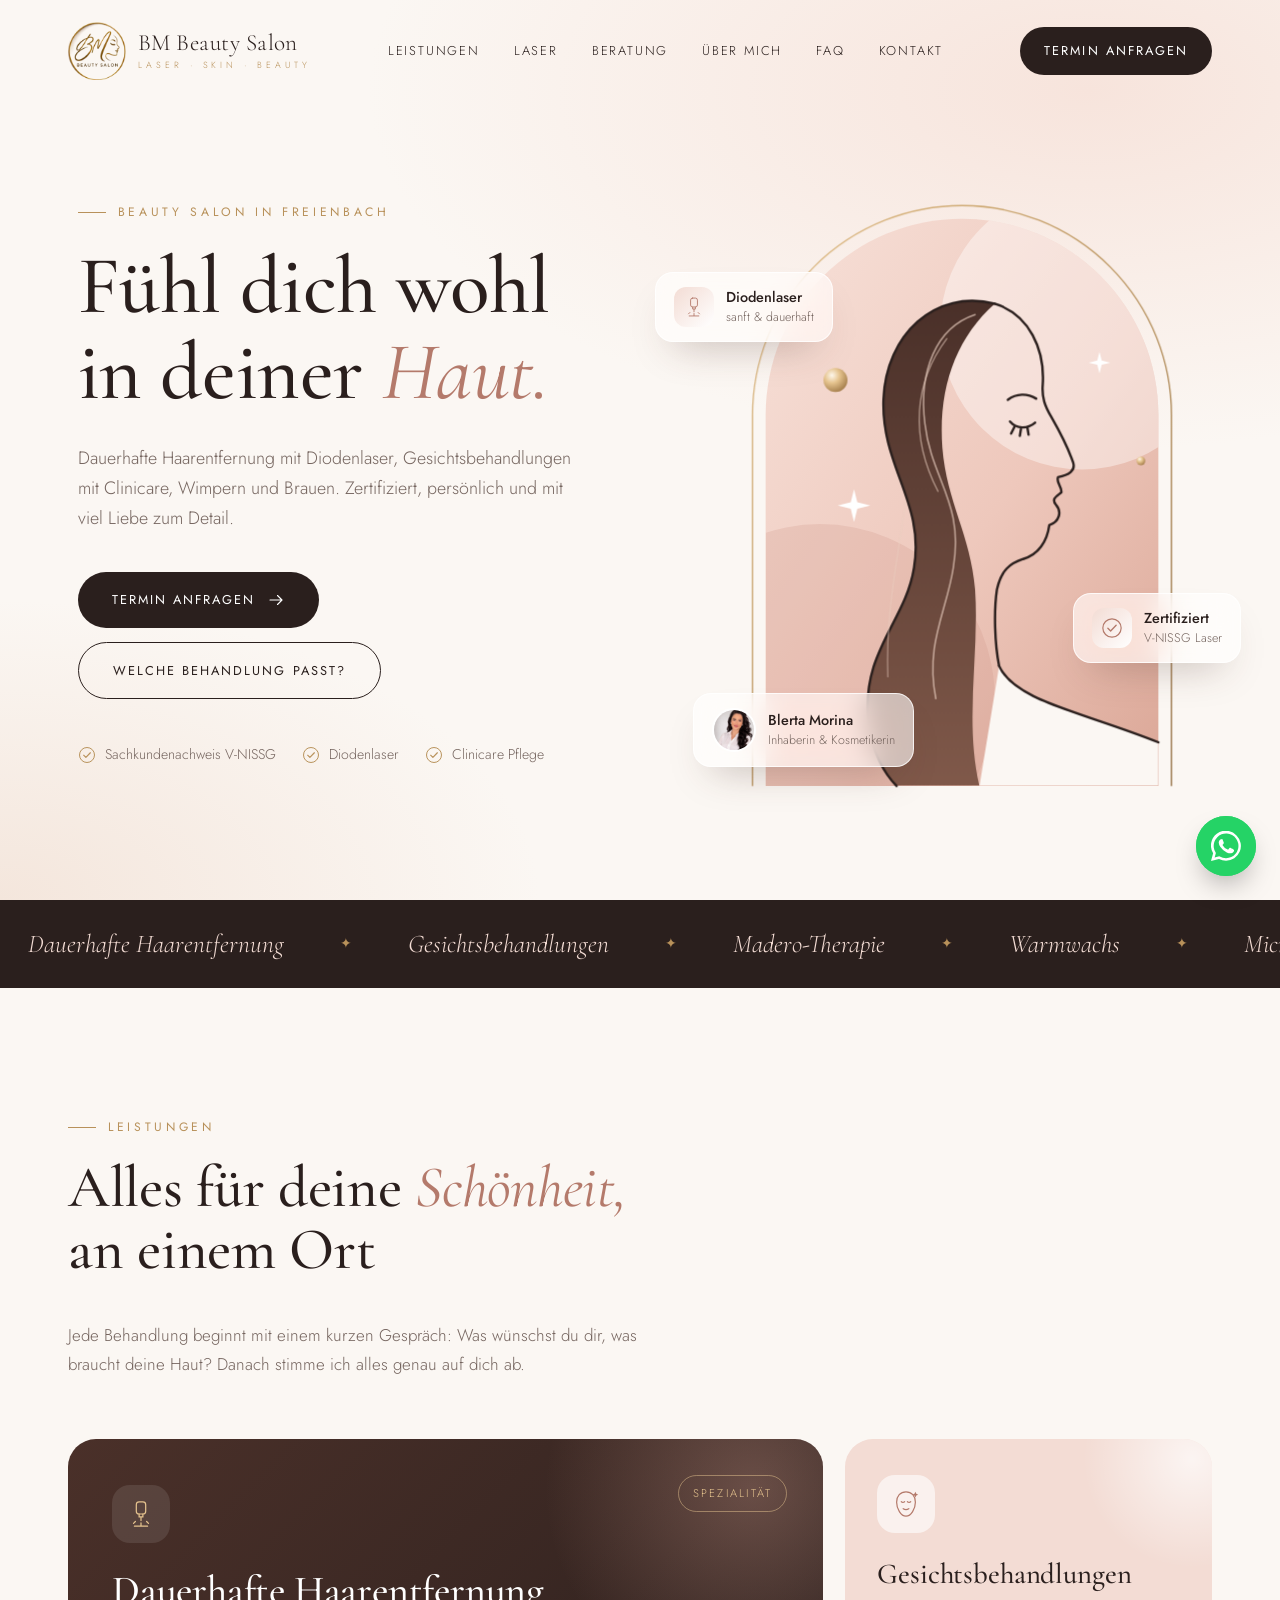
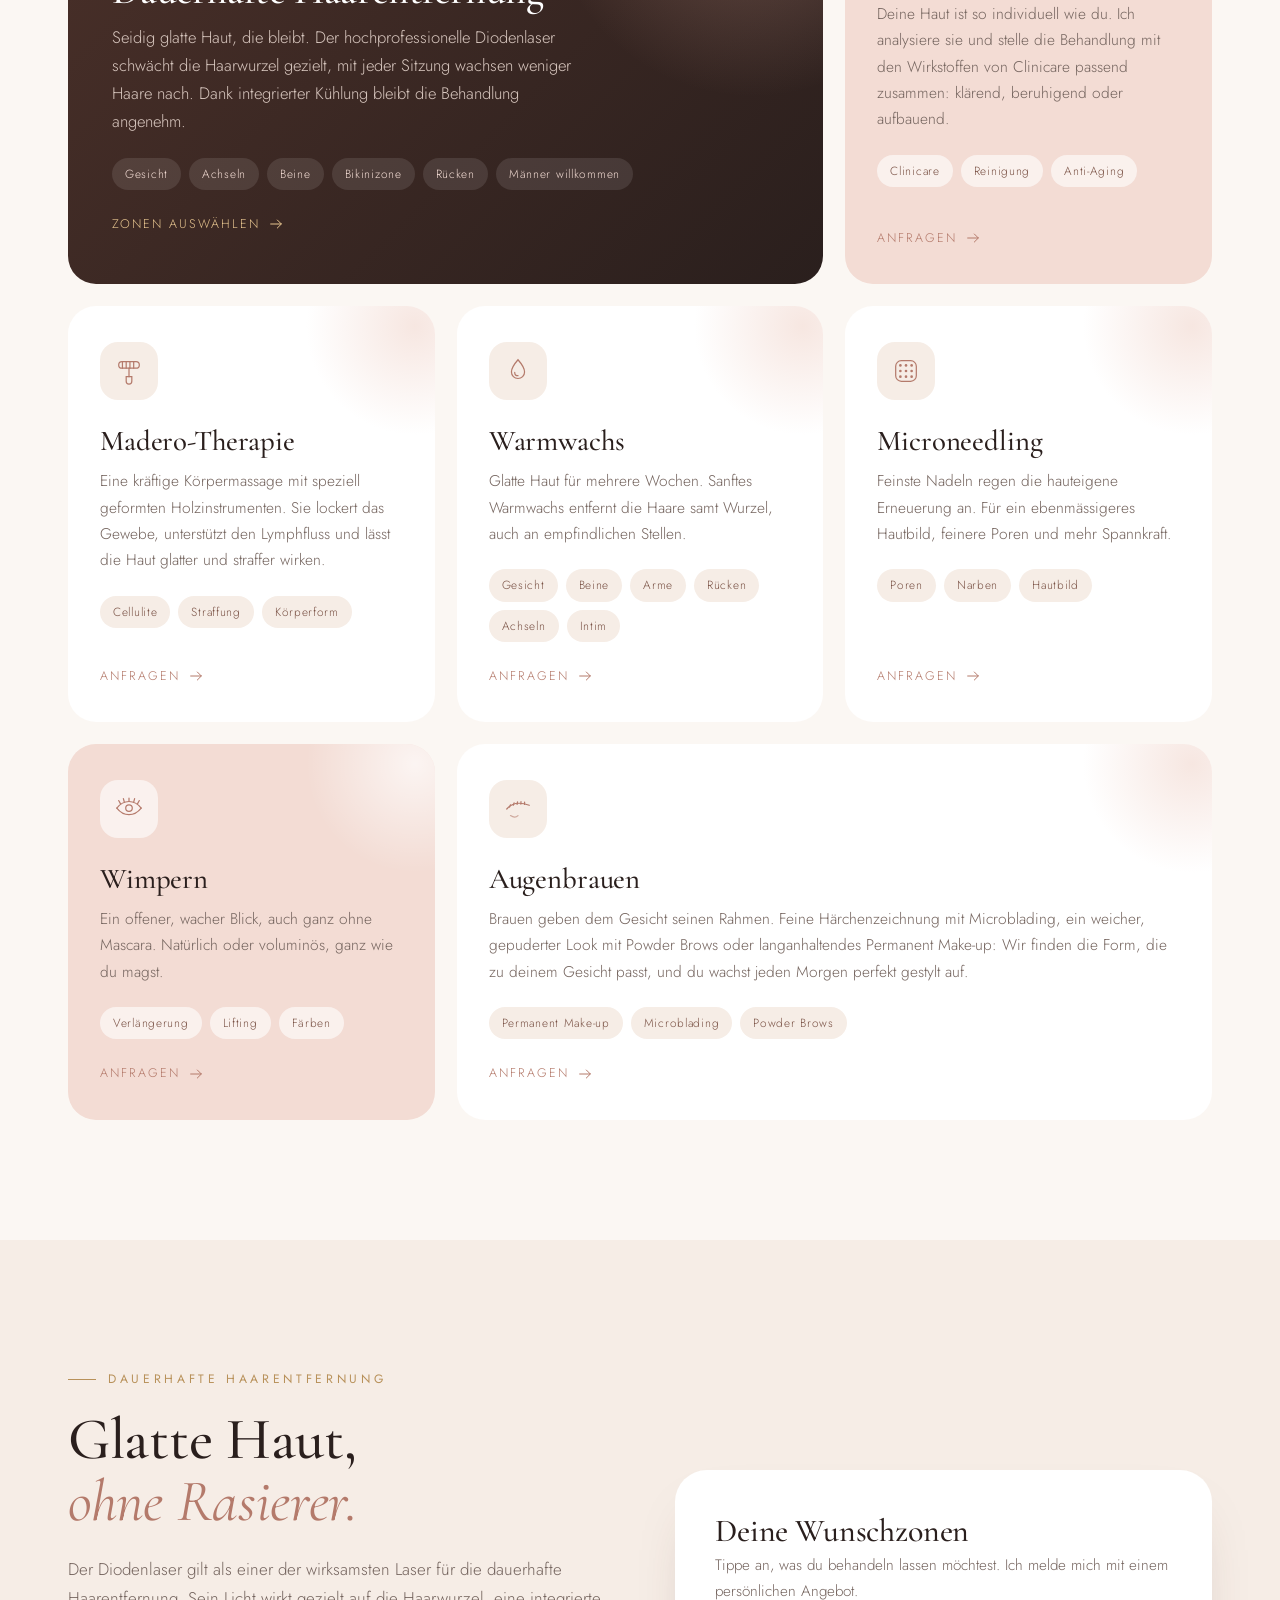
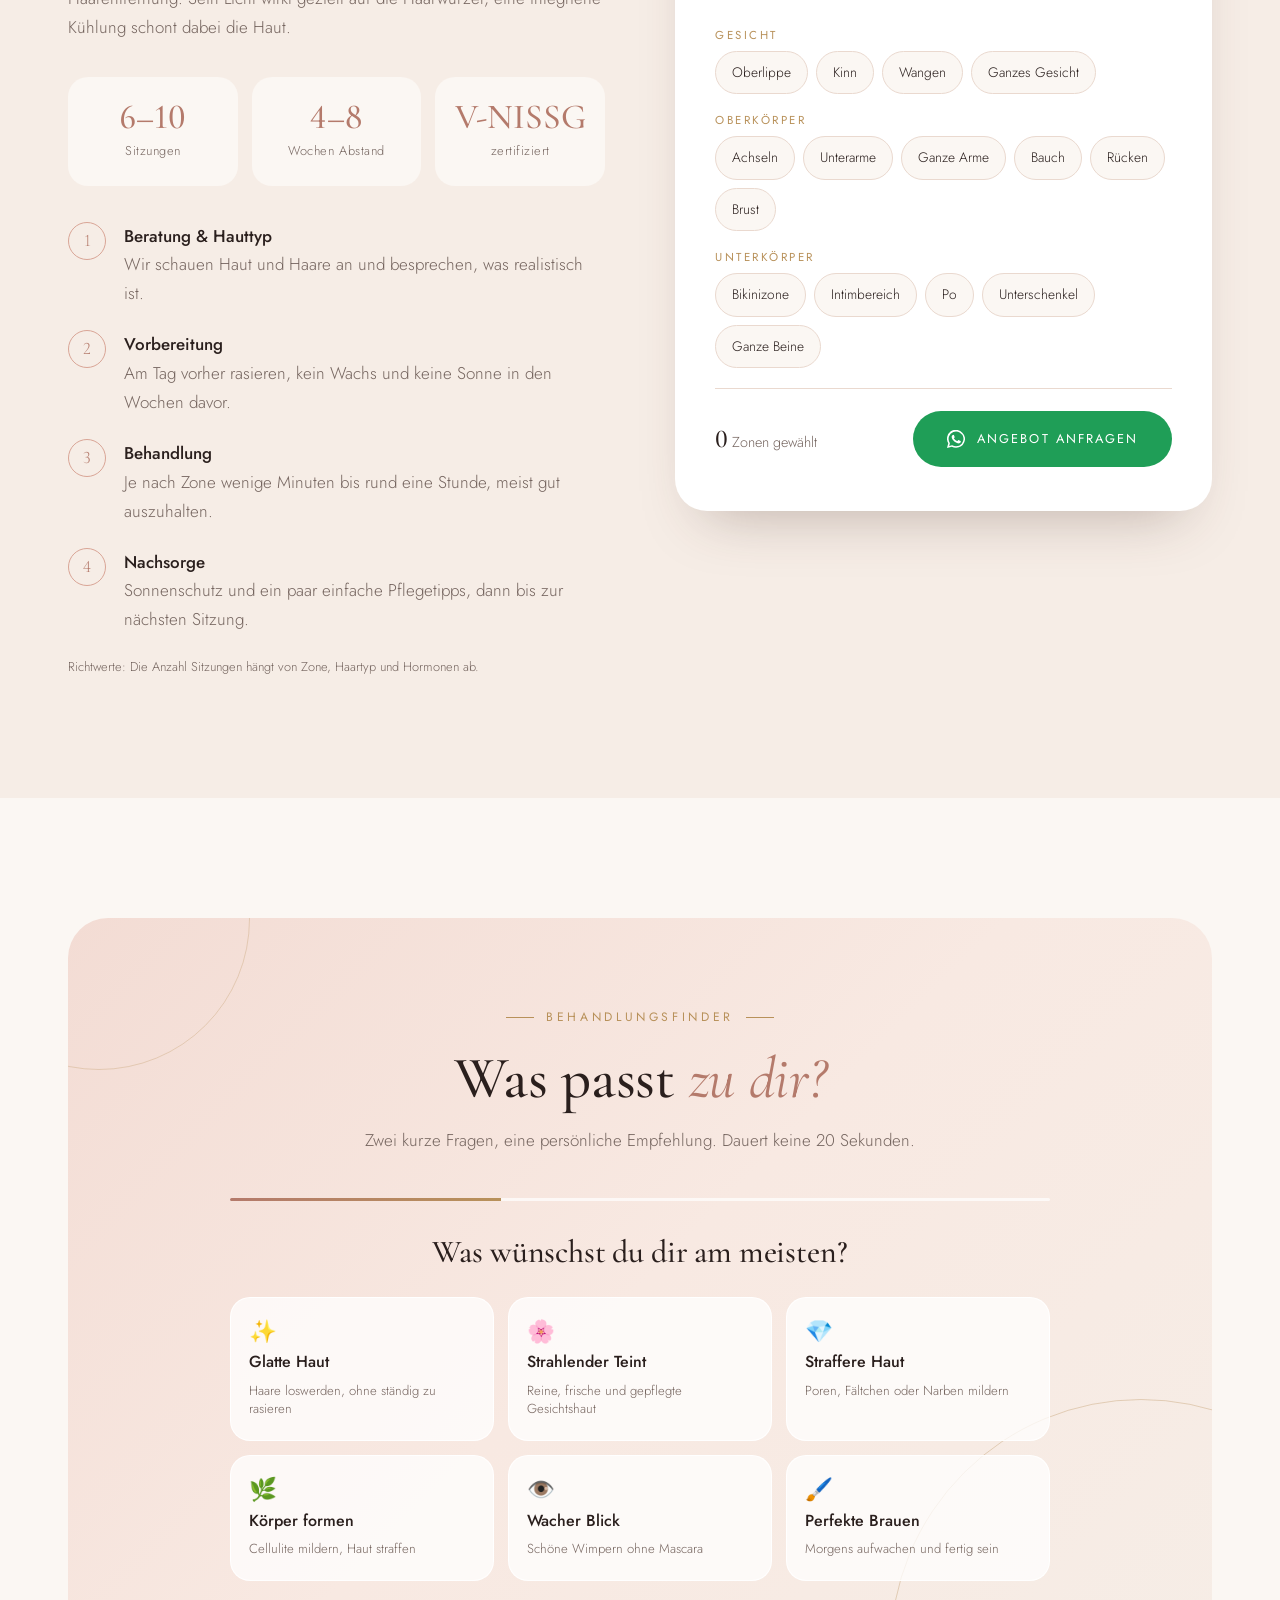
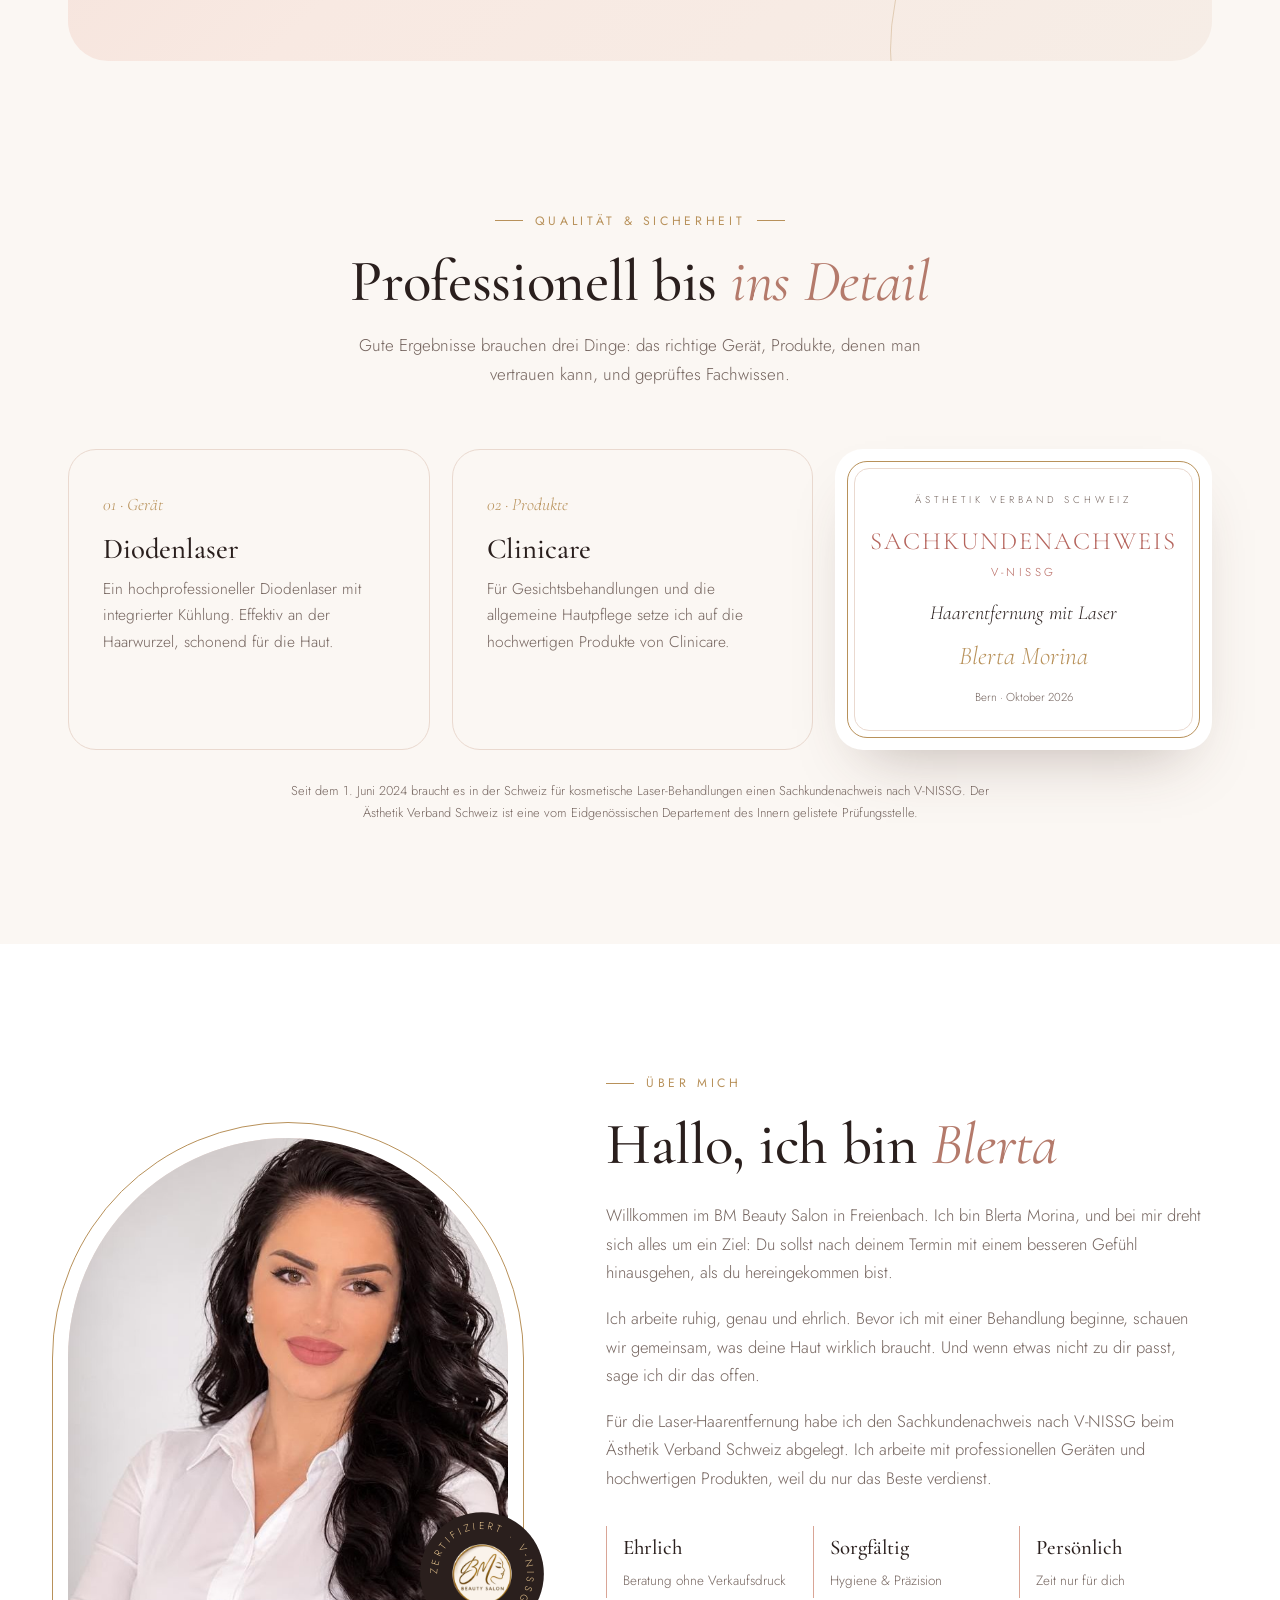
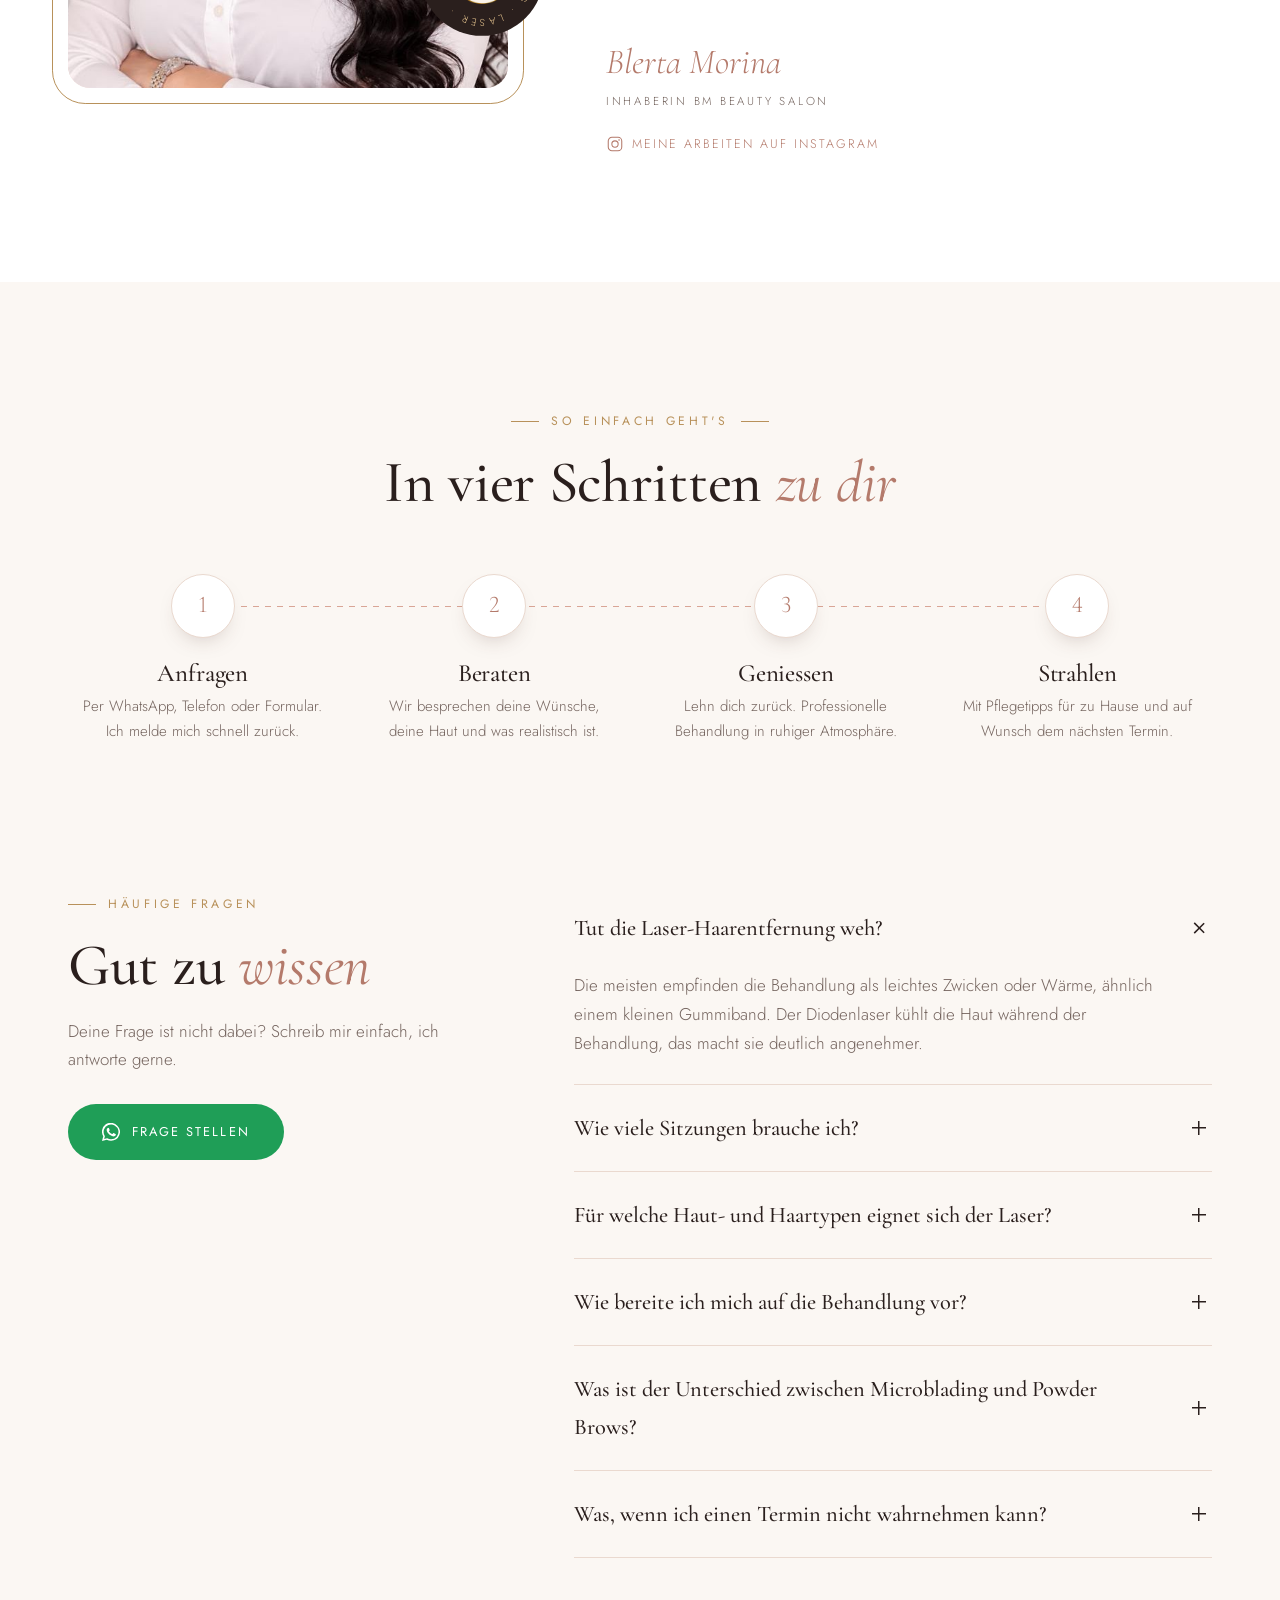
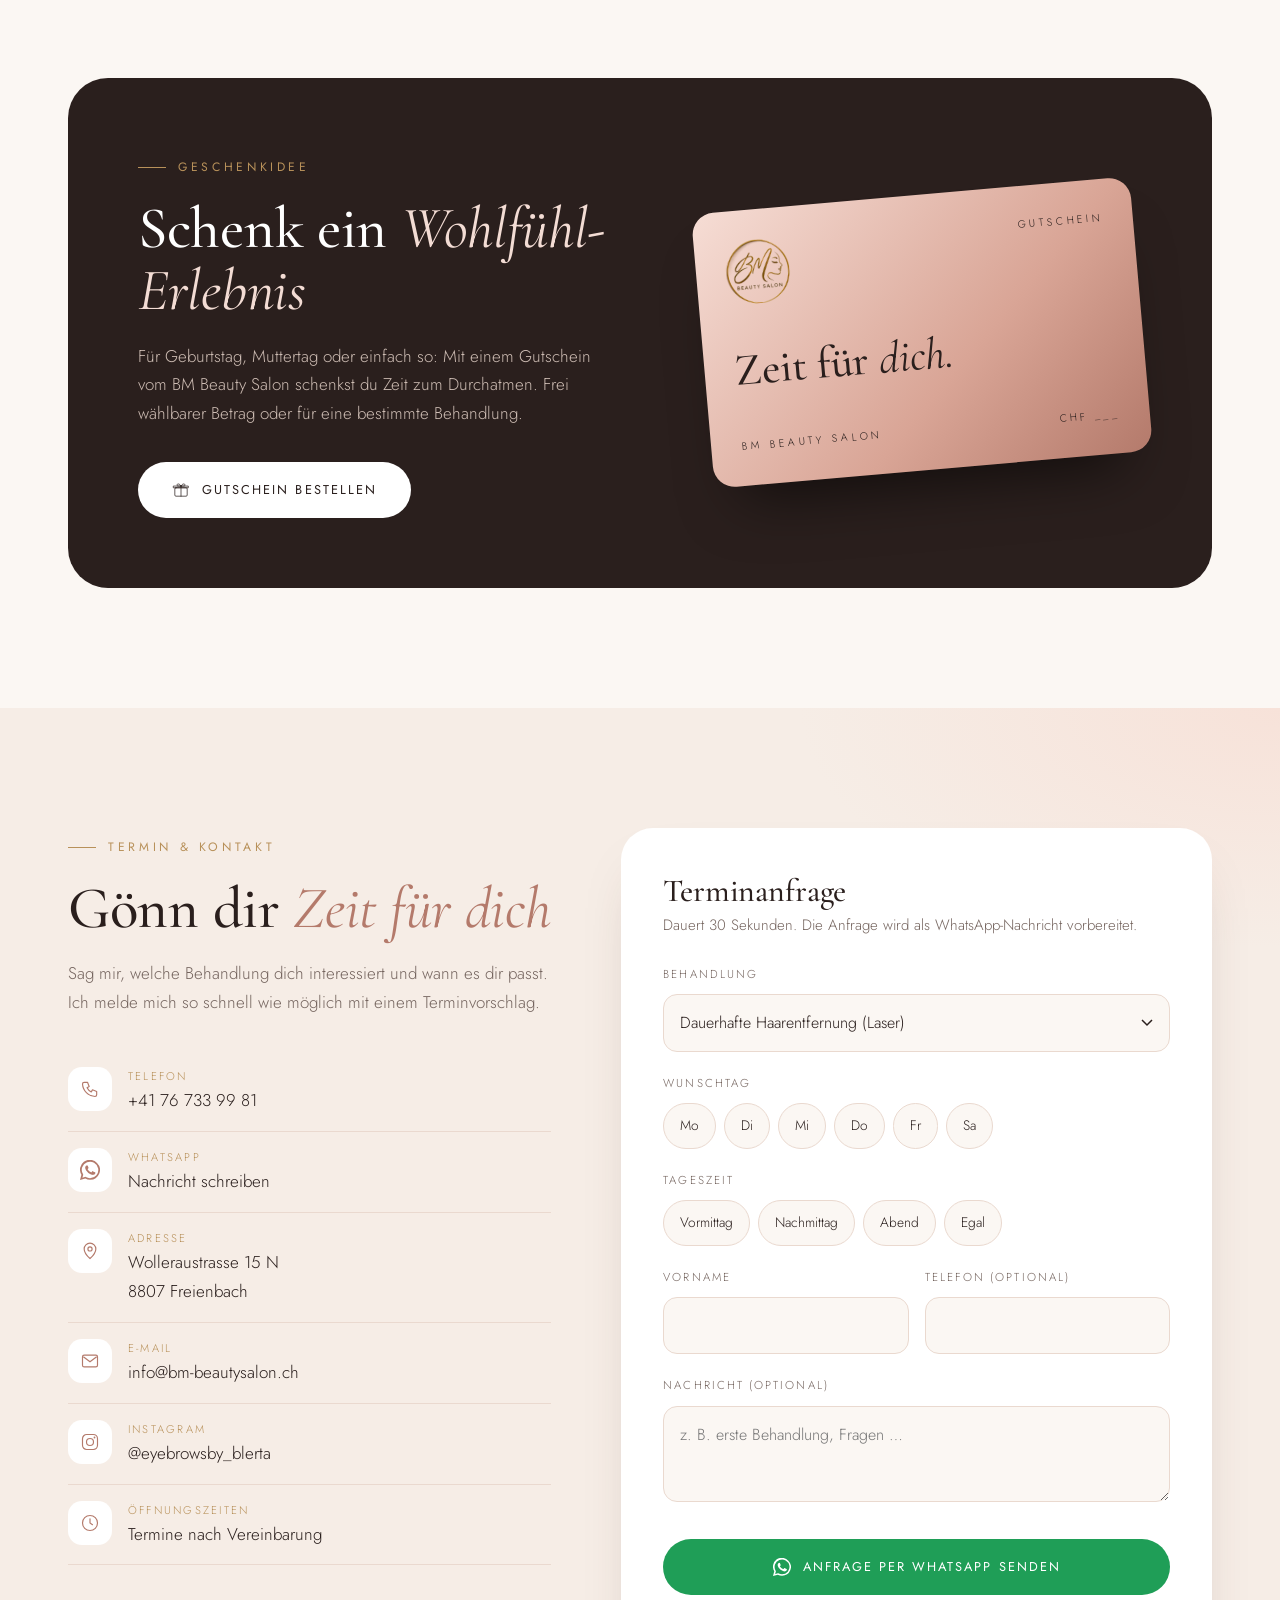
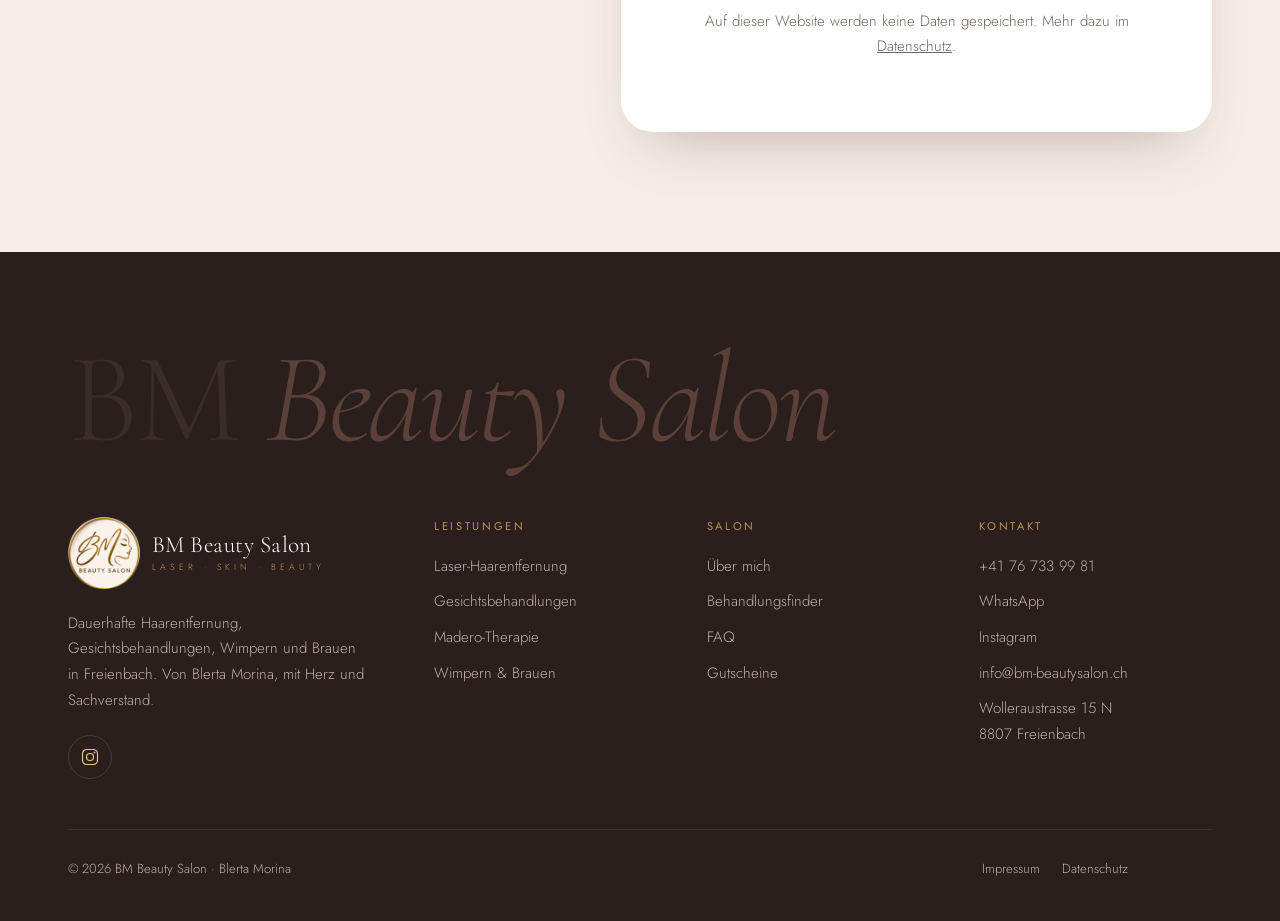
==== index.html @ 3606d535 "Website-Update" ====
<!doctype html>
<html lang="de-CH">
<head>
<meta charset="utf-8">
<meta name="viewport" content="width=device-width, initial-scale=1, viewport-fit=cover">
<title>BM Beauty Salon Freienbach – Laser-Haarentfernung, Kosmetik, Wimpern & Brauen</title>
<meta name="description" content="BM Beauty Salon in Freienbach (SZ) von Blerta Morina: dauerhafte Haarentfernung mit Diodenlaser (Sachkundenachweis V-NISSG), Gesichtsbehandlungen mit Clinicare, Madero-Therapie, Microneedling, Wimpern und Augenbrauen. Jetzt Termin anfragen.">
<link rel="canonical" href="https://bm-beautysalon.ch/">
<meta name="theme-color" content="#fbf7f3">
<meta property="og:type" content="website">
<meta property="og:locale" content="de_CH">
<meta property="og:site_name" content="BM Beauty Salon">
<meta property="og:title" content="BM Beauty Salon – Fühl dich wohl in deiner Haut">
<meta property="og:description" content="Dauerhafte Haarentfernung mit Diodenlaser, Gesichtsbehandlungen, Wimpern & Brauen. Zertifiziert nach V-NISSG.">
<meta property="og:url" content="https://bm-beautysalon.ch/">
<meta property="og:image" content="https://bm-beautysalon.ch/img/og-image.jpg">
<meta name="twitter:card" content="summary_large_image">
<link rel="icon" href="img/favicon-48.png" type="image/png">
<link rel="icon" href="img/icon-192.png" sizes="192x192" type="image/png">
<link rel="apple-touch-icon" href="img/apple-touch-icon.png">
<link rel="preload" href="fonts/cormorant.woff2" as="font" type="font/woff2" crossorigin>
<link rel="preload" href="fonts/jost.woff2" as="font" type="font/woff2" crossorigin>
<link rel="stylesheet" href="assets/style.css">
<script type="application/ld+json">
{
  "@context":"https://schema.org",
  "@type":"BeautySalon",
  "name":"BM Beauty Salon",
  "url":"https://bm-beautysalon.ch/",
  "image":"https://bm-beautysalon.ch/img/og-image.jpg",
  "telephone":"+41767339981",
  "email":"info@bm-beautysalon.ch",
  "address":{"@type":"PostalAddress","streetAddress":"Wolleraustrasse 15 N","postalCode":"8832","addressLocality":"Freienbach","addressRegion":"SZ","addressCountry":"CH"},
  "founder":{"@type":"Person","name":"Blerta Morina"},
  "sameAs":["https://www.instagram.com/eyebrowsby_blerta"],
  "priceRange":"CHF",
  "areaServed":["Freienbach","Pfäffikon SZ","Bäch","Wollerau","Wilen b. Wollerau","Richterswil","Lachen","Höfe"],
  "knowsAbout":["Dauerhafte Haarentfernung","Diodenlaser","Gesichtsbehandlung","Madero-Therapie","Warmwachs","Microneedling","Wimpernverlängerung","Wimpernlifting","Microblading","Powder Brows","Permanent Make-up"]
}
</script>
</head>
<body>

<svg width="0" height="0" style="position:absolute" aria-hidden="true">
  <defs>
    <linearGradient id="goldG" x1="0" y1="0" x2="1" y2="1"><stop offset="0" stop-color="#e6c48f"/><stop offset=".5" stop-color="#b8915a"/><stop offset="1" stop-color="#8f6a3c"/></linearGradient>
    <symbol id="logo" viewBox="0 0 48 48"><path d="M6 46V22a18 18 0 0 1 36 0v24" fill="none" stroke="url(#goldG)" stroke-width="1.3"/><text x="24" y="36" text-anchor="middle" font-family="Cormorant, Georgia, serif" font-size="18" font-weight="500" fill="#2a1f1d" letter-spacing=".5">BM</text></symbol>
    <symbol id="arrow" viewBox="0 0 24 24"><path d="M4 12h16m-6-6 6 6-6 6" fill="none" stroke="currentColor" stroke-width="1.5" stroke-linecap="round" stroke-linejoin="round"/></symbol>
    <symbol id="check" viewBox="0 0 24 24"><circle cx="12" cy="12" r="10" fill="none" stroke="currentColor" stroke-width="1.3"/><path d="m7.5 12.3 3 3 6-6.3" fill="none" stroke="currentColor" stroke-width="1.5" stroke-linecap="round" stroke-linejoin="round"/></symbol>
    <symbol id="wa" viewBox="0 0 24 24"><path fill="currentColor" d="M17.5 14.4c-.3-.1-1.8-.9-2-1s-.5-.1-.7.1-.8 1-.9 1.2-.3.2-.6.1a8.2 8.2 0 0 1-4-3.5c-.3-.5.3-.5.9-1.6.1-.2 0-.4 0-.5l-.9-2.2c-.2-.6-.5-.5-.7-.5h-.6a1.1 1.1 0 0 0-.8.4 3.4 3.4 0 0 0-1 2.5 5.9 5.9 0 0 0 1.2 3.1 13.4 13.4 0 0 0 5.2 4.6c1.9.8 2.6.9 3.6.7a3 3 0 0 0 2-1.4 2.4 2.4 0 0 0 .2-1.4c-.1-.1-.3-.2-.6-.3zM12 21.8a9.9 9.9 0 0 1-5-1.4l-.4-.2-3.7 1 1-3.6-.2-.4A9.9 9.9 0 1 1 12 21.8zm8.4-18.3A11.8 11.8 0 0 0 1.7 17.7L0 24l6.4-1.7a11.8 11.8 0 0 0 5.6 1.4A11.8 11.8 0 0 0 20.4 3.5z"/></symbol>
    <symbol id="phone" viewBox="0 0 24 24"><path d="M5 4h4l2 5-2.5 1.5a11 11 0 0 0 5 5L15 13l5 2v4a2 2 0 0 1-2 2A16 16 0 0 1 3 6a2 2 0 0 1 2-2" fill="none" stroke="currentColor" stroke-width="1.4" stroke-linejoin="round"/></symbol>
    <symbol id="pin" viewBox="0 0 24 24"><path d="M12 21s-7-6.2-7-11.5a7 7 0 0 1 14 0C19 14.8 12 21 12 21z" fill="none" stroke="currentColor" stroke-width="1.4"/><circle cx="12" cy="9.5" r="2.5" fill="none" stroke="currentColor" stroke-width="1.4"/></symbol>
    <symbol id="ig" viewBox="0 0 24 24"><rect x="3" y="3" width="18" height="18" rx="5" fill="none" stroke="currentColor" stroke-width="1.4"/><circle cx="12" cy="12" r="4.2" fill="none" stroke="currentColor" stroke-width="1.4"/><circle cx="17.4" cy="6.6" r="1.1" fill="currentColor"/></symbol>
    <symbol id="mail" viewBox="0 0 24 24"><rect x="3" y="5" width="18" height="14" rx="2" fill="none" stroke="currentColor" stroke-width="1.4"/><path d="m4 7 8 6 8-6" fill="none" stroke="currentColor" stroke-width="1.4" stroke-linejoin="round"/></symbol>
    <symbol id="clock" viewBox="0 0 24 24"><circle cx="12" cy="12" r="9" fill="none" stroke="currentColor" stroke-width="1.4"/><path d="M12 7v5l3 2" fill="none" stroke="currentColor" stroke-width="1.4" stroke-linecap="round"/></symbol>
    <!-- service icons -->
    <symbol id="i-laser" viewBox="0 0 32 32"><g fill="none" stroke="currentColor" stroke-width="1.3" stroke-linecap="round"><rect x="11" y="3" width="10" height="13" rx="3"/><path d="M14 16v3h4v-3M16 19v4"/><path d="M16 25.5v3M10 24l-2 2M22 24l2 2M9 29h14"/></g></symbol>
    <symbol id="i-face" viewBox="0 0 32 32"><g fill="none" stroke="currentColor" stroke-width="1.3" stroke-linecap="round"><path d="M16 3c6 0 10 4.5 10 11 0 7-4.5 15-10 15S6 21 6 14C6 7.5 10 3 16 3z"/><path d="M11 13.5c1 .8 2.5.8 3.5 0M17.5 13.5c1 .8 2.5.8 3.5 0M13 21c1.8 1.2 4.2 1.2 6 0"/><path d="M25 5l1-2 1 2 2 1-2 1-1 2-1-2-2-1z" fill="currentColor" stroke="none"/></g></symbol>
    <symbol id="i-madero" viewBox="0 0 32 32"><g fill="none" stroke="currentColor" stroke-width="1.3" stroke-linecap="round"><rect x="5" y="6" width="22" height="7" rx="3.5"/><path d="M9 6v7M13 6v7M17 6v7M21 6v7M16 13v9"/><path d="M13 22h6v5a3 3 0 0 1-6 0z"/></g></symbol>
    <symbol id="i-wax" viewBox="0 0 32 32"><g fill="none" stroke="currentColor" stroke-width="1.3" stroke-linecap="round"><path d="M16 4s-7 8-7 13a7 7 0 0 0 14 0c0-5-7-13-7-13z"/><path d="M12.5 17.5a3.5 3.5 0 0 0 3.5 3.5"/></g></symbol>
    <symbol id="i-needle" viewBox="0 0 32 32"><g fill="currentColor"><circle cx="10" cy="10" r="1.4"/><circle cx="16" cy="10" r="1.4"/><circle cx="22" cy="10" r="1.4"/><circle cx="10" cy="16" r="1.4"/><circle cx="16" cy="16" r="1.4"/><circle cx="22" cy="16" r="1.4"/><circle cx="10" cy="22" r="1.4"/><circle cx="16" cy="22" r="1.4"/><circle cx="22" cy="22" r="1.4"/></g><rect x="5" y="5" width="22" height="22" rx="6" fill="none" stroke="currentColor" stroke-width="1.3"/></symbol>
    <symbol id="i-lash" viewBox="0 0 32 32"><g fill="none" stroke="currentColor" stroke-width="1.3" stroke-linecap="round"><path d="M3 15c4-5 9-7 13-7s9 2 13 7"/><path d="M3 15c4 5 9 7 13 7s9-2 13-7"/><circle cx="16" cy="15" r="3.5"/><path d="M7 10.5 5 7M11 8.5 10 5M16 8V4.5M21 8.5l1-3.5M25 10.5l2-3.5"/></g></symbol>
    <symbol id="i-brow" viewBox="0 0 32 32"><g fill="none" stroke="currentColor" stroke-width="1.3" stroke-linecap="round"><path d="M4 16c5-6 13-8 24-4"/><path d="M7 14l1-2.5M11 12l.8-2.6M15 11l.5-2.6M19 10.8l.2-2.6M23 11.2V8.6"/><path d="M8 23c3 2 6 2 8 0" opacity=".6"/></g></symbol>
    <symbol id="i-gift" viewBox="0 0 32 32"><g fill="none" stroke="currentColor" stroke-width="1.3" stroke-linecap="round"><rect x="5" y="12" width="22" height="15" rx="2"/><path d="M3 12h26v-3H3zM16 9v18"/><path d="M16 9c-2-5-8-5-7-1 .5 1.5 4 1 7 1zm0 0c2-5 8-5 7-1-.5 1.5-4 1-7 1z"/></g></symbol>
  </defs>
</svg>

<header class="header" id="header">
  <div class="wrap nav">
    <a href="#top" class="brand" aria-label="BM Beauty Salon – zur Startseite">
      <img class="brand-mark" src="img/logo.png" alt="BM Beauty Salon Logo" width="56" height="56">
      <span class="brand-text">BM Beauty Salon<small>Laser · Skin · Beauty</small></span>
    </a>
    <ul class="menu" id="menu">
      <li><a href="#leistungen">Leistungen</a></li>
      <li><a href="#laser">Laser</a></li>
      <li><a href="#finder">Beratung</a></li>
      <li><a href="#ueber-mich">Über mich</a></li>
      <li><a href="#faq">FAQ</a></li>
      <li><a href="#termin">Kontakt</a></li>
    </ul>
    <a href="#termin" class="btn btn-primary nav-cta">Termin anfragen</a>
    <button class="burger" id="burger" aria-label="Menü" aria-expanded="false" aria-controls="menu"><span></span><span></span><span></span></button>
  </div>
</header>

<main id="top">

<!-- ============ HERO ============ -->
<section class="hero">
  <div class="wrap hero-grid">
    <div>
      <span class="eyebrow fade-up">Beauty Salon in Freienbach</span>
      <h1>
        <span class="line"><span>Fühl dich wohl</span></span>
        <span class="line"><span>in deiner <em>Haut.</em></span></span>
      </h1>
      <p class="hero-sub fade-up d1">Dauerhafte Haarentfernung mit Diodenlaser, Gesichtsbehandlungen mit Clinicare, Wimpern und Brauen. Zertifiziert, persönlich und mit viel Liebe zum Detail.</p>
      <div class="hero-ctas fade-up d2">
        <a href="#termin" class="btn btn-primary">Termin anfragen <svg><use href="#arrow"/></svg></a>
        <a href="#finder" class="btn btn-ghost">Welche Behandlung passt?</a>
      </div>
      <ul class="trust fade-up d3">
        <li><svg><use href="#check"/></svg>Sachkundenachweis V-NISSG</li>
        <li><svg><use href="#check"/></svg>Diodenlaser</li>
        <li><svg><use href="#check"/></svg>Clinicare Pflege</li>
      </ul>
    </div>

    <div class="art" aria-hidden="true">
      <svg class="ill" viewBox="0 0 440 560" fill="none">
        <defs>
          <linearGradient id="arG" x1="0" y1="0" x2="1" y2="1"><stop offset="0" stop-color="#f7e1d9"/><stop offset=".55" stop-color="#eec8bc"/><stop offset="1" stop-color="#dba797"/></linearGradient>
          <linearGradient id="hairG" x1="0" y1="0" x2="0" y2="1"><stop offset="0" stop-color="#4a3029"/><stop offset="1" stop-color="#80594a"/></linearGradient>
          <radialGradient id="pearlG" cx=".35" cy=".3" r=".8"><stop offset="0" stop-color="#fff8ec"/><stop offset=".4" stop-color="#e6c48f"/><stop offset="1" stop-color="#9b7442"/></radialGradient>
          <clipPath id="archClip"><path d="M40 560V220a180 180 0 0 1 360 0v340z"/></clipPath>
        </defs>
        <path d="M40 560V220a180 180 0 0 1 360 0v340z" fill="url(#arG)"/>
        <g clip-path="url(#archClip)">
          <circle class="orb" cx="330" cy="140" r="130" fill="#fff" opacity=".4"/>
          <circle class="orb b" cx="90" cy="480" r="160" fill="#c98f80" opacity=".22"/>
          <path class="hairfill" d="M250 118C196 104 150 146 148 206c-2 62 38 94 28 154-8 50-48 76-42 140 3 30 16 50 26 60h76c-14-60 0-120-4-180-4-50-26-80-30-130-4-54 12-100 48-132z" fill="url(#hairG)"/>
          <path class="hairfill" d="M254 450c14 32 76 42 146 70v40H236z" fill="#fbf7f3" opacity=".6"/>
        </g>
        <path class="draw" pathLength="1" d="M28 560V220a192 192 0 0 1 384 0v340" stroke="url(#goldG)" stroke-width="1.2"/>
        <g stroke="#2a1f1d" stroke-width="2.2" stroke-linecap="round" stroke-linejoin="round">
          <path class="draw" pathLength="1" d="M250 118c32 10 46 42 44 74-1 12 2 20 8 30 8 14 16 30 20 42 2 7-4 11-14 13-2 5 4 9 3 14-5 4-9 6-5 11 6 7 3 16-6 19-2 15-10 27-24 31-12 4-20 10-24 28-3 20-2 50 2 70"/>
          <path class="draw" pathLength="1" d="M250 118C196 104 150 146 148 206c-2 62 38 94 28 154-8 50-48 76-42 140 3 30 16 50 26 60"/>
          <path class="draw s2" pathLength="1" d="M254 450c14 32 76 42 146 70"/>
          <path class="draw s3" pathLength="1" d="M262 206c8-6 18-6 26-1"/>
          <path class="draw s3" pathLength="1" d="M264 226c6 7 16 7 23 1"/>
          <path class="draw s3" pathLength="1" d="m268 231-3 6m9-4-1 6m7-7 1 6"/>
        </g>
        <g stroke="#ecd0c2" stroke-linecap="round" class="hairfill">
          <path d="M232 128c-36 12-52 52-46 100 6 52 36 72 26 132-6 40-26 70-16 120" stroke-width="1.4" opacity=".7"/>
          <path d="M206 150c-30 40-34 90-8 140" stroke-width="1.2" opacity=".6"/>
          <path d="M168 300c-8 60-18 100-16 160" stroke-width="1.2" opacity=".5"/>
        </g>
        <circle class="pearl" cx="104" cy="188" r="11" fill="url(#pearlG)"/>
        <circle class="pearl p2" cx="360" cy="420" r="7" fill="url(#pearlG)"/>
        <circle class="pearl p3" cx="384" cy="262" r="4" fill="url(#pearlG)"/>
        <path class="spark" d="M118 300l3-12 3 12 12 3-12 3-3 12-3-12-12-3z" fill="#fff"/>
        <path class="spark k2" d="M344 170l2-8 2 8 8 2-8 2-2 8-2-8-8-2z" fill="#fff"/>
      </svg>

      <div class="glass g1"><span class="ic"><svg><use href="#i-laser"/></svg></span><div><b>Diodenlaser</b><span>sanft & dauerhaft</span></div></div>
      <div class="glass g2"><span class="ic"><svg><use href="#check"/></svg></span><div><b>Zertifiziert</b><span>V-NISSG Laser</span></div></div>
      <div class="glass g3"><img src="img/blerta-morina.jpg" alt="" width="44" height="44"><div><b>Blerta Morina</b><span>Inhaberin & Kosmetikerin</span></div></div>
    </div>
  </div>
</section>

<div class="marquee" aria-hidden="true">
  <div class="marquee-track">
    <span>Dauerhafte Haarentfernung</span><span>Gesichtsbehandlungen</span><span>Madero-Therapie</span><span>Warmwachs</span><span>Microneedling</span><span>Wimpernlifting</span><span>Microblading</span><span>Powder Brows</span>
    <span>Dauerhafte Haarentfernung</span><span>Gesichtsbehandlungen</span><span>Madero-Therapie</span><span>Warmwachs</span><span>Microneedling</span><span>Wimpernlifting</span><span>Microblading</span><span>Powder Brows</span>
  </div>
</div>

<!-- ============ LEISTUNGEN ============ -->
<section id="leistungen">
  <div class="wrap">
    <div class="sec-head">
      <div class="rv">
        <span class="eyebrow">Leistungen</span>
        <h2>Alles für deine <em>Schönheit,</em><br>an einem Ort</h2>
      </div>
      <p class="lead rv d1">Jede Behandlung beginnt mit einem kurzen Gespräch: Was wünschst du dir, was braucht deine Haut? Danach stimme ich alles genau auf dich ab.</p>
    </div>

    <div class="bento">
      <article class="svc big rv">
        <span class="badge">Spezialität</span>
        <div class="ico"><svg><use href="#i-laser"/></svg></div>
        <h3>Dauerhafte Haarentfernung</h3>
        <p>Seidig glatte Haut, die bleibt. Der hochprofessionelle Diodenlaser schwächt die Haarwurzel gezielt, mit jeder Sitzung wachsen weniger Haare nach. Dank integrierter Kühlung bleibt die Behandlung angenehm.</p>
        <ul class="chips"><li>Gesicht</li><li>Achseln</li><li>Beine</li><li>Bikinizone</li><li>Rücken</li><li>Männer willkommen</li></ul>
        <a href="#laser" class="link">Zonen auswählen <svg width="16" height="16"><use href="#arrow"/></svg></a>
      </article>

      <article class="svc tint rv d1">
        <div class="ico"><svg><use href="#i-face"/></svg></div>
        <h3>Gesichts&shy;behandlungen</h3>
        <p>Deine Haut ist so individuell wie du. Ich analysiere sie und stelle die Behandlung mit den Wirkstoffen von Clinicare passend zusammen: klärend, beruhigend oder aufbauend.</p>
        <ul class="chips"><li>Clinicare</li><li>Reinigung</li><li>Anti-Aging</li></ul>
        <a class="link" data-wa="Gesichtsbehandlung" href="#termin">Anfragen <svg width="16" height="16"><use href="#arrow"/></svg></a>
      </article>

      <article class="svc rv">
        <div class="ico"><svg><use href="#i-madero"/></svg></div>
        <h3>Madero-Therapie</h3>
        <p>Eine kräftige Körpermassage mit speziell geformten Holzinstrumenten. Sie lockert das Gewebe, unterstützt den Lymphfluss und lässt die Haut glatter und straffer wirken.</p>
        <ul class="chips"><li>Cellulite</li><li>Straffung</li><li>Körperform</li></ul>
        <a class="link" data-wa="Madero-Therapie" href="#termin">Anfragen <svg width="16" height="16"><use href="#arrow"/></svg></a>
      </article>

      <article class="svc rv d1">
        <div class="ico"><svg><use href="#i-wax"/></svg></div>
        <h3>Warmwachs</h3>
        <p>Glatte Haut für mehrere Wochen. Sanftes Warmwachs entfernt die Haare samt Wurzel, auch an empfindlichen Stellen.</p>
        <ul class="chips"><li>Gesicht</li><li>Beine</li><li>Arme</li><li>Rücken</li><li>Achseln</li><li>Intim</li></ul>
        <a class="link" data-wa="Warmwachsbehandlung" href="#termin">Anfragen <svg width="16" height="16"><use href="#arrow"/></svg></a>
      </article>

      <article class="svc rv d2">
        <div class="ico"><svg><use href="#i-needle"/></svg></div>
        <h3>Microneedling</h3>
        <p>Feinste Nadeln regen die hauteigene Erneuerung an. Für ein ebenmässigeres Hautbild, feinere Poren und mehr Spannkraft.</p>
        <ul class="chips"><li>Poren</li><li>Narben</li><li>Hautbild</li></ul>
        <a class="link" data-wa="Microneedling" href="#termin">Anfragen <svg width="16" height="16"><use href="#arrow"/></svg></a>
      </article>

      <article class="svc tint rv">
        <div class="ico"><svg><use href="#i-lash"/></svg></div>
        <h3>Wimpern</h3>
        <p>Ein offener, wacher Blick, auch ganz ohne Mascara. Natürlich oder voluminös, ganz wie du magst.</p>
        <ul class="chips"><li>Verlängerung</li><li>Lifting</li><li>Färben</li></ul>
        <a class="link" data-wa="Wimpern" href="#termin">Anfragen <svg width="16" height="16"><use href="#arrow"/></svg></a>
      </article>

      <article class="svc wide rv d1">
        <div class="ico"><svg><use href="#i-brow"/></svg></div>
        <h3>Augenbrauen</h3>
        <p>Brauen geben dem Gesicht seinen Rahmen. Feine Härchenzeichnung mit Microblading, ein weicher, gepuderter Look mit Powder Brows oder langanhaltendes Permanent Make-up: Wir finden die Form, die zu deinem Gesicht passt, und du wachst jeden Morgen perfekt gestylt auf.</p>
        <ul class="chips"><li>Permanent Make-up</li><li>Microblading</li><li>Powder Brows</li></ul>
        <a class="link" data-wa="Augenbrauen (Permanent Make-up / Microblading / Powder Brows)" href="#termin">Anfragen <svg width="16" height="16"><use href="#arrow"/></svg></a>
      </article>
    </div>
  </div>
</section>

<!-- ============ LASER ============ -->
<section class="laser" id="laser">
  <div class="wrap laser-grid">
    <div>
      <span class="eyebrow rv">Dauerhafte Haarentfernung</span>
      <h2 class="rv">Glatte Haut,<br><em>ohne Rasierer.</em></h2>
      <p class="lead rv" style="margin-top:22px">Der Diodenlaser gilt als einer der wirksamsten Laser für die dauerhafte Haarentfernung. Sein Licht wirkt gezielt auf die Haarwurzel, eine integrierte Kühlung schont dabei die Haut.</p>
      <div class="facts rv">
        <div class="fact"><strong>6–10</strong><span>Sitzungen</span></div>
        <div class="fact"><strong>4–8</strong><span>Wochen Abstand</span></div>
        <div class="fact"><strong>V-NISSG</strong><span>zertifiziert</span></div>
      </div>
      <ol class="how rv">
        <li><b>Beratung & Hauttyp</b>Wir schauen Haut und Haare an und besprechen, was realistisch ist.</li>
        <li><b>Vorbereitung</b>Am Tag vorher rasieren, kein Wachs und keine Sonne in den Wochen davor.</li>
        <li><b>Behandlung</b>Je nach Zone wenige Minuten bis rund eine Stunde, meist gut auszuhalten.</li>
        <li><b>Nachsorge</b>Sonnenschutz und ein paar einfache Pflegetipps, dann bis zur nächsten Sitzung.</li>
      </ol>
      <p class="small-note rv">Richtwerte: Die Anzahl Sitzungen hängt von Zone, Haartyp und Hormonen ab.</p>
    </div>

    <div class="zones rv" id="zonen">
      <h3>Deine Wunschzonen</h3>
      <p>Tippe an, was du behandeln lassen möchtest. Ich melde mich mit einem persönlichen Angebot.</p>
      <div class="zone-group"><h4>Gesicht</h4><div class="pick">
        <button type="button" aria-pressed="false">Oberlippe</button><button type="button" aria-pressed="false">Kinn</button><button type="button" aria-pressed="false">Wangen</button><button type="button" aria-pressed="false">Ganzes Gesicht</button></div></div>
      <div class="zone-group"><h4>Oberkörper</h4><div class="pick">
        <button type="button" aria-pressed="false">Achseln</button><button type="button" aria-pressed="false">Unterarme</button><button type="button" aria-pressed="false">Ganze Arme</button><button type="button" aria-pressed="false">Bauch</button><button type="button" aria-pressed="false">Rücken</button><button type="button" aria-pressed="false">Brust</button></div></div>
      <div class="zone-group"><h4>Unterkörper</h4><div class="pick">
        <button type="button" aria-pressed="false">Bikinizone</button><button type="button" aria-pressed="false">Intimbereich</button><button type="button" aria-pressed="false">Po</button><button type="button" aria-pressed="false">Unterschenkel</button><button type="button" aria-pressed="false">Ganze Beine</button></div></div>
      <div class="zones-out">
        <span class="count"><b id="zcount">0</b> Zonen gewählt</span>
        <a href="#" class="btn btn-wa" id="zsend"><svg><use href="#wa"/></svg>Angebot anfragen</a>
      </div>
    </div>
  </div>
</section>

<!-- ============ FINDER ============ -->
<section id="finder">
  <div class="wrap">
    <div class="quiz-wrap">
      <div class="center rv">
        <span class="eyebrow">Behandlungsfinder</span>
        <h2>Was passt <em>zu dir?</em></h2>
        <p class="lead" style="margin-top:16px">Zwei kurze Fragen, eine persönliche Empfehlung. Dauert keine 20 Sekunden.</p>
      </div>
      <div class="quiz" id="quiz">
        <div class="q-progress"><i id="qbar"></i></div>

        <div class="q-step on" data-step="1">
          <h3>Was wünschst du dir am meisten?</h3>
          <div class="opts">
            <button class="opt" data-goal="haare"><span class="em">✨</span><b>Glatte Haut</b><small>Haare loswerden, ohne ständig zu rasieren</small></button>
            <button class="opt" data-goal="haut"><span class="em">🌸</span><b>Strahlender Teint</b><small>Reine, frische und gepflegte Gesichtshaut</small></button>
            <button class="opt" data-goal="anti"><span class="em">💎</span><b>Straffere Haut</b><small>Poren, Fältchen oder Narben mildern</small></button>
            <button class="opt" data-goal="koerper"><span class="em">🌿</span><b>Körper formen</b><small>Cellulite mildern, Haut straffen</small></button>
            <button class="opt" data-goal="augen"><span class="em">👁️</span><b>Wacher Blick</b><small>Schöne Wimpern ohne Mascara</small></button>
            <button class="opt" data-goal="brauen"><span class="em">🖌️</span><b>Perfekte Brauen</b><small>Morgens aufwachen und fertig sein</small></button>
          </div>
        </div>

        <div class="q-step" data-step="2">
          <h3 id="q2title">Wie wichtig ist dir ein dauerhaftes Ergebnis?</h3>
          <div class="opts" id="q2opts"></div>
          <button class="q-back" data-back>← Zurück</button>
        </div>

        <div class="q-step" data-step="3">
          <div class="result">
            <span class="tag">Meine Empfehlung für dich</span>
            <h3 id="rTitle"></h3>
            <p id="rText"></p>
            <div class="row">
              <a href="#" class="btn btn-wa" id="rWa"><svg><use href="#wa"/></svg>Per WhatsApp anfragen</a>
              <a href="#termin" class="btn btn-ghost" id="rForm">Termin anfragen</a>
            </div>
          </div>
          <button class="q-back" data-restart>↺ Nochmals starten</button>
        </div>
      </div>
    </div>
  </div>
</section>

<!-- ============ QUALITÄT ============ -->
<section style="padding-top:20px">
  <div class="wrap">
    <div class="center rv">
      <span class="eyebrow">Qualität & Sicherheit</span>
      <h2>Professionell bis <em>ins Detail</em></h2>
      <p class="lead" style="margin-top:18px">Gute Ergebnisse brauchen drei Dinge: das richtige Gerät, Produkte, denen man vertrauen kann, und geprüftes Fachwissen.</p>
    </div>
    <div class="quality-grid">
      <div class="q-card rv">
        <span class="num">01 · Gerät</span>
        <h3>Diodenlaser</h3>
        <p>Ein hochprofessioneller Diodenlaser mit integrierter Kühlung. Effektiv an der Haarwurzel, schonend für die Haut.</p>
      </div>
      <div class="q-card rv d1">
        <span class="num">02 · Produkte</span>
        <h3>Clinicare</h3>
        <p>Für Gesichtsbehandlungen und die allgemeine Hautpflege setze ich auf die hochwertigen Produkte von Clinicare.</p>
      </div>
      <div class="cert rv d2">
        <div class="cert-in">
          <div class="org">Ästhetik Verband Schweiz</div>
          <div class="t">SACHKUNDENACHWEIS</div>
          <div class="v">V-NISSG</div>
          <div class="w">Haarentfernung mit Laser</div>
          <div class="n">Blerta Morina</div>
          <div class="m">Bern · Oktober 2026</div>
        </div>
      </div>
    </div>
    <p class="center small-note rv" style="margin-top:30px;max-width:720px;margin-left:auto;margin-right:auto">Seit dem 1. Juni 2024 braucht es in der Schweiz für kosmetische Laser-Behandlungen einen Sachkundenachweis nach V-NISSG. Der Ästhetik Verband Schweiz ist eine vom Eidgenössischen Departement des Innern gelistete Prüfungsstelle.</p>
  </div>
</section>

<!-- ============ ÜBER MICH ============ -->
<section class="about" id="ueber-mich">
  <div class="wrap about-grid">
    <div class="arch-photo rv">
      <div class="frame"><img src="img/blerta-morina.jpg" alt="Blerta Morina, Inhaberin des BM Beauty Salon" loading="lazy" width="736" height="802"></div>
      <svg class="stamp" viewBox="0 0 120 120" aria-hidden="true">
        <circle cx="60" cy="60" r="58" fill="#2a1f1d"/>
        <path id="circ" d="M60 60m-42 0a42 42 0 1 1 84 0a42 42 0 1 1-84 0" fill="none"/>
        <text font-family="Jost, sans-serif" font-size="9.4" letter-spacing="3.2" fill="#e6c48f"><textPath href="#circ">ZERTIFIZIERT · V-NISSG · LASER ·</textPath></text>
        <image href="img/logo-badge.png" x="32" y="32" width="56" height="56"/>
      </svg>
    </div>
    <div>
      <span class="eyebrow rv">Über mich</span>
      <h2 class="rv">Hallo, ich bin <em>Blerta</em></h2>
      <p class="rv" style="margin-top:26px">Willkommen im BM Beauty Salon in Freienbach. Ich bin Blerta Morina, und bei mir dreht sich alles um ein Ziel: Du sollst nach deinem Termin mit einem besseren Gefühl hinausgehen, als du hereingekommen bist.</p>
      <p class="rv">Ich arbeite ruhig, genau und ehrlich. Bevor ich mit einer Behandlung beginne, schauen wir gemeinsam, was deine Haut wirklich braucht. Und wenn etwas nicht zu dir passt, sage ich dir das offen.</p>
      <p class="rv">Für die Laser-Haarentfernung habe ich den Sachkundenachweis nach V-NISSG beim Ästhetik Verband Schweiz abgelegt. Ich arbeite mit professionellen Geräten und hochwertigen Produkten, weil du nur das Beste verdienst.</p>
      <div class="values rv">
        <div><b>Ehrlich</b><span>Beratung ohne Verkaufsdruck</span></div>
        <div><b>Sorgfältig</b><span>Hygiene & Präzision</span></div>
        <div><b>Persönlich</b><span>Zeit nur für dich</span></div>
      </div>
      <div class="sign rv">Blerta Morina<small>Inhaberin BM Beauty Salon</small></div>
      <a class="link rv" style="margin-top:22px" href="https://www.instagram.com/eyebrowsby_blerta" target="_blank" rel="noopener"><svg width="18" height="18"><use href="#ig"/></svg>Meine Arbeiten auf Instagram</a>
    </div>
  </div>
</section>

<!-- ============ ABLAUF ============ -->
<section>
  <div class="wrap">
    <div class="center rv">
      <span class="eyebrow">So einfach geht's</span>
      <h2>In vier Schritten <em>zu dir</em></h2>
    </div>
    <div class="steps">
      <div class="step rv"><div class="dot">1</div><h4>Anfragen</h4><p>Per WhatsApp, Telefon oder Formular. Ich melde mich schnell zurück.</p></div>
      <div class="step rv d1"><div class="dot">2</div><h4>Beraten</h4><p>Wir besprechen deine Wünsche, deine Haut und was realistisch ist.</p></div>
      <div class="step rv d2"><div class="dot">3</div><h4>Geniessen</h4><p>Lehn dich zurück. Professionelle Behandlung in ruhiger Atmosphäre.</p></div>
      <div class="step rv d3"><div class="dot">4</div><h4>Strahlen</h4><p>Mit Pflegetipps für zu Hause und auf Wunsch dem nächsten Termin.</p></div>
    </div>
  </div>
</section>

<!-- ============ FAQ ============ -->
<section id="faq" style="padding-top:20px">
  <div class="wrap faq-grid">
    <div class="rv">
      <span class="eyebrow">Häufige Fragen</span>
      <h2>Gut zu <em>wissen</em></h2>
      <p class="lead" style="margin:20px 0 30px">Deine Frage ist nicht dabei? Schreib mir einfach, ich antworte gerne.</p>
      <a href="#" class="btn btn-wa" data-wa="Ich habe eine Frage"><svg><use href="#wa"/></svg>Frage stellen</a>
    </div>
    <div class="faq rv d1">
      <details open><summary>Tut die Laser-Haarentfernung weh?</summary><p>Die meisten empfinden die Behandlung als leichtes Zwicken oder Wärme, ähnlich einem kleinen Gummiband. Der Diodenlaser kühlt die Haut während der Behandlung, das macht sie deutlich angenehmer.</p></details>
      <details><summary>Wie viele Sitzungen brauche ich?</summary><p>Meist sind es 6 bis 10 Sitzungen im Abstand von 4 bis 8 Wochen. Haare wachsen in Phasen, und der Laser erwischt jeweils nur die aktiven. Wie viele es bei dir sind, hängt von Zone, Haarfarbe und Hormonen ab. Das besprechen wir in der Beratung.</p></details>
      <details><summary>Für welche Haut- und Haartypen eignet sich der Laser?</summary><p>Der Diodenlaser eignet sich für viele Hauttypen. Am besten wirkt er bei dunklen Haaren. Sehr helle, rote oder graue Haare sprechen kaum an. In der Beratung schauen wir gemeinsam, ob der Laser für dich die richtige Wahl ist.</p></details>
      <details><summary>Wie bereite ich mich auf die Behandlung vor?</summary><p>Rasiere die Zone am Tag vorher. In den Wochen davor bitte nicht wachsen, epilieren oder zupfen und intensive Sonne oder Solarium meiden. Am Behandlungstag keine Creme, kein Deo und kein Selbstbräuner auf der Zone.</p></details>
      <details><summary>Was ist der Unterschied zwischen Microblading und Powder Brows?</summary><p>Beim Microblading werden einzelne feine Härchen gezeichnet. Das wirkt sehr natürlich. Powder Brows ergeben einen weichen, gepuderten Look wie geschminkt und halten meist etwas länger. Gerne zeige ich dir, was zu deinem Gesicht passt.</p></details>
            <details><summary>Was, wenn ich einen Termin nicht wahrnehmen kann?</summary><p>Bitte sag mindestens 24 Stunden vorher ab oder verschiebe den Termin, dann ist das kein Problem. So kann ich den Platz einer anderen Kundin geben.</p></details>
    </div>
  </div>
</section>

<!-- ============ GUTSCHEIN ============ -->
<section style="padding-top:0">
  <div class="wrap">
    <div class="voucher rv">
      <div>
        <span class="eyebrow">Geschenkidee</span>
        <h2>Schenk ein <em>Wohlfühl-Erlebnis</em></h2>
        <p class="lead" style="margin:20px 0 34px">Für Geburtstag, Muttertag oder einfach so: Mit einem Gutschein vom BM Beauty Salon schenkst du Zeit zum Durchatmen. Frei wählbarer Betrag oder für eine bestimmte Behandlung.</p>
        <a href="#" class="btn btn-light" data-wa="Ich möchte einen Gutschein bestellen"><svg width="18" height="18"><use href="#i-gift"/></svg>Gutschein bestellen</a>
      </div>
      <div class="v-card" aria-hidden="true">
        <div class="top"><img src="img/logo.png" alt="" width="64" height="64"><span>Gutschein</span></div>
        <div><strong>Zeit für <em>dich.</em></strong></div>
        <div class="top"><span>BM Beauty Salon</span><span>CHF ___</span></div>
      </div>
    </div>
  </div>
</section>

<!-- ============ TERMIN ============ -->
<section class="booking" id="termin">
  <div class="wrap book-grid">
    <div>
      <span class="eyebrow rv">Termin & Kontakt</span>
      <h2 class="rv">Gönn dir <em>Zeit für dich</em></h2>
      <p class="lead rv" style="margin-top:20px">Sag mir, welche Behandlung dich interessiert und wann es dir passt. Ich melde mich so schnell wie möglich mit einem Terminvorschlag.</p>
      <ul class="contact-list rv">
        <li><span class="ci"><svg><use href="#phone"/></svg></span><div><small>Telefon</small><a href="tel:+41767339981">+41 76 733 99 81</a></div></li>
        <li><span class="ci"><svg><use href="#wa"/></svg></span><div><small>WhatsApp</small><a href="#" data-wa="">Nachricht schreiben</a></div></li>
        <li><span class="ci"><svg><use href="#pin"/></svg></span><div><small>Adresse</small><a href="https://www.google.com/maps/search/?api=1&query=Wolleraustrasse+15N%2C+8807+Freienbach" target="_blank" rel="noopener">Wolleraustrasse 15 N<br>8807 Freienbach</a></div></li>
        <li><span class="ci"><svg><use href="#mail"/></svg></span><div><small>E-Mail</small><a href="mailto:info@bm-beautysalon.ch">info@bm-beautysalon.ch</a></div></li>
        <li><span class="ci"><svg><use href="#ig"/></svg></span><div><small>Instagram</small><a href="https://www.instagram.com/eyebrowsby_blerta" target="_blank" rel="noopener">@eyebrowsby_blerta</a></div></li>
        <li><span class="ci"><svg><use href="#clock"/></svg></span><div><small>Öffnungszeiten</small>Termine nach Vereinbarung</div></li>
      </ul>
    </div>

    <form class="form rv d1" id="bookForm" novalidate>
      <h3>Terminanfrage</h3>
      <p>Dauert 30 Sekunden. Die Anfrage wird als WhatsApp-Nachricht vorbereitet.</p>
      <div class="fg">
        <label for="fTreat">Behandlung</label>
        <select id="fTreat">
          <option>Dauerhafte Haarentfernung (Laser)</option><option>Gesichtsbehandlung</option><option>Madero-Therapie</option><option>Warmwachsbehandlung</option><option>Microneedling</option><option>Wimpern</option><option>Augenbrauen / Permanent Make-up</option><option>Gutschein</option><option>Beratung / weiss noch nicht</option>
        </select>
      </div>
      <div class="fg"><span class="lbl">Wunschtag</span>
        <div class="seg" data-multi id="fDays"><button type="button" aria-pressed="false">Mo</button><button type="button" aria-pressed="false">Di</button><button type="button" aria-pressed="false">Mi</button><button type="button" aria-pressed="false">Do</button><button type="button" aria-pressed="false">Fr</button><button type="button" aria-pressed="false">Sa</button></div>
      </div>
      <div class="fg"><span class="lbl">Tageszeit</span>
        <div class="seg" id="fTime"><button type="button" aria-pressed="false">Vormittag</button><button type="button" aria-pressed="false">Nachmittag</button><button type="button" aria-pressed="false">Abend</button><button type="button" aria-pressed="false">Egal</button></div>
      </div>
      <div class="two">
        <div class="fg"><label for="fName">Vorname</label><input id="fName" autocomplete="given-name" required></div>
        <div class="fg"><label for="fTel">Telefon (optional)</label><input id="fTel" type="tel" autocomplete="tel"></div>
      </div>
      <div class="fg"><label for="fMsg">Nachricht (optional)</label><textarea id="fMsg" placeholder="z. B. erste Behandlung, Fragen …"></textarea></div>
      <button class="btn btn-wa" type="submit"><svg><use href="#wa"/></svg>Anfrage per WhatsApp senden</button>
      <p class="form-note">Auf dieser Website werden keine Daten gespeichert. Mehr dazu im <a href="datenschutz.html">Datenschutz</a>.</p>
    </form>
  </div>
</section>
</main>

<footer class="footer">
  <div class="wrap">
    <div class="big" aria-hidden="true">BM <em>Beauty Salon</em></div>
    <div class="foot">
      <div>
        <a href="#top" class="brand"><img class="brand-mark" src="img/logo-badge.png" alt="BM Beauty Salon Logo" width="56" height="56"><span class="brand-text">BM Beauty Salon<small>Laser · Skin · Beauty</small></span></a>
        <p style="margin-top:22px;max-width:300px">Dauerhafte Haarentfernung, Gesichtsbehandlungen, Wimpern und Brauen in Freienbach. Von Blerta Morina, mit Herz und Sachverstand.</p>
        <a class="social" href="https://www.instagram.com/eyebrowsby_blerta" target="_blank" rel="noopener" aria-label="BM Beauty Salon auf Instagram"><svg width="20" height="20"><use href="#ig"/></svg></a>
      </div>
      <div>
        <h5>Leistungen</h5>
        <ul><li><a href="#laser">Laser-Haarentfernung</a></li><li><a href="#leistungen">Gesichtsbehandlungen</a></li><li><a href="#leistungen">Madero-Therapie</a></li><li><a href="#leistungen">Wimpern & Brauen</a></li></ul>
      </div>
      <div>
        <h5>Salon</h5>
        <ul><li><a href="#ueber-mich">Über mich</a></li><li><a href="#finder">Behandlungsfinder</a></li><li><a href="#faq">FAQ</a></li><li><a href="#termin">Gutscheine</a></li></ul>
      </div>
      <div>
        <h5>Kontakt</h5>
        <ul><li><a href="tel:+41767339981">+41 76 733 99 81</a></li><li><a href="#" data-wa="">WhatsApp</a></li><li><a href="https://www.instagram.com/eyebrowsby_blerta" target="_blank" rel="noopener">Instagram</a></li><li><a href="mailto:info@bm-beautysalon.ch">info@bm-beautysalon.ch</a></li><li><a href="https://www.google.com/maps/search/?api=1&query=Wolleraustrasse+15N%2C+8807+Freienbach" target="_blank" rel="noopener">Wolleraustrasse 15 N<br>8807 Freienbach</a></li></ul>
      </div>
    </div>
    <div class="legal">
      <span>© <span class="year">2026</span> BM Beauty Salon · Blerta Morina</span>
      <nav><a href="impressum.html">Impressum</a><a href="datenschutz.html">Datenschutz</a></nav>
    </div>
  </div>
</footer>

<a class="fab" href="#" data-wa="" aria-label="Per WhatsApp schreiben"><svg style="color:#fff"><use href="#wa"/></svg></a>
<nav class="mbar" id="mbar" aria-label="Schnellkontakt">
  <a href="tel:+41767339981"><svg><use href="#phone"/></svg>Anrufen</a>
  <a href="#" data-wa=""><svg><use href="#wa"/></svg>Termin anfragen</a>
</nav>

<script src="assets/main.js" defer></script>
</body>
</html>
---- assets/style.css ----
/* BM Beautysalon – Styles */
@font-face{font-family:"Cormorant";src:url(../fonts/cormorant.woff2) format("woff2");font-weight:300 700;font-style:normal;font-display:swap}
@font-face{font-family:"Cormorant";src:url(../fonts/cormorant-italic.woff2) format("woff2");font-weight:300 700;font-style:italic;font-display:swap}
@font-face{font-family:"Jost";src:url(../fonts/jost.woff2) format("woff2");font-weight:100 900;font-style:normal;font-display:swap}

:root{
  --cream:#fbf7f3; --shell:#f6ede6; --blush:#f3dcd4; --rose:#d9a596; --rose-d:#b47a6b;
  --mocha:#7a5245; --cocoa:#4a3029; --ink:#2a1f1d; --muted:#75655f; --line:#ead9cf;
  --gold:#b8915a; --gold-l:#e6c48f; --white:#fff;
  --serif:"Cormorant", Georgia, serif; --sans:"Jost", system-ui, -apple-system, sans-serif;
  --max:1200px; --ease:cubic-bezier(.22,1,.36,1);
  --shadow:0 30px 60px -30px rgba(74,48,41,.35);
}
*{box-sizing:border-box;margin:0;padding:0}
html{scroll-behavior:smooth;-webkit-text-size-adjust:100%}
body{font-family:var(--sans);font-weight:300;color:var(--ink);background:var(--cream);line-height:1.7;font-size:17px;overflow-x:hidden;-webkit-font-smoothing:antialiased}
img,svg{max-width:100%;display:block}
a{color:inherit;text-decoration:none}
button{font:inherit;color:inherit;background:none;border:0;cursor:pointer}
::selection{background:var(--blush)}
:focus-visible{outline:2px solid var(--rose-d);outline-offset:3px}
.wrap{max-width:var(--max);margin:0 auto;padding:0 28px}
.sr{position:absolute;width:1px;height:1px;overflow:hidden;clip:rect(0 0 0 0)}

h1,h2,h3,h4{font-variant-numeric:lining-nums;font-family:var(--serif);font-weight:500;line-height:1.05;letter-spacing:-.005em}
h1 em,h2 em,h3 em{font-style:italic;font-weight:400;color:var(--rose-d)}
h2{font-size:clamp(2.4rem,4.6vw,3.8rem)}
h3{font-size:1.8rem}
.eyebrow{display:inline-flex;align-items:center;gap:12px;font-size:.76rem;letter-spacing:.3em;text-transform:uppercase;color:var(--gold);font-weight:400;margin-bottom:20px}
.eyebrow::before{content:"";width:28px;height:1px;background:currentColor}
.center .eyebrow::after{content:"";width:28px;height:1px;background:currentColor}
.lead{color:var(--muted);font-size:1.06rem;max-width:600px}
.center{text-align:center}.center .lead{margin-left:auto;margin-right:auto}
section{padding:120px 0;position:relative}

/* Buttons */
.btn{display:inline-flex;align-items:center;justify-content:center;gap:12px;padding:17px 34px;border-radius:100px;font-size:.8rem;letter-spacing:.16em;text-transform:uppercase;font-weight:400;transition:all .4s var(--ease);white-space:nowrap;position:relative;overflow:hidden;isolation:isolate}
.btn svg{width:18px;height:18px;flex:none;transition:transform .4s var(--ease)}
.btn:hover svg{transform:translateX(4px)}
.btn-primary{background:var(--ink);color:var(--white)}
.btn-primary::before{content:"";position:absolute;inset:0;background:linear-gradient(120deg,var(--mocha),var(--rose-d));opacity:0;transition:opacity .4s;z-index:-1}
.btn-primary:hover::before{opacity:1}
.btn-primary:hover{box-shadow:0 18px 36px -16px rgba(180,122,107,.8);transform:translateY(-2px)}
.btn-ghost{border:1px solid var(--ink);color:var(--ink)}
.btn-ghost:hover{background:var(--ink);color:var(--white)}
.btn-light{background:var(--white);color:var(--ink)}
.btn-light:hover{background:var(--blush);transform:translateY(-2px)}
.btn-wa{background:#1f9e57;color:#fff}
.btn-wa:hover{background:#178048;transform:translateY(-2px);box-shadow:0 18px 36px -16px rgba(31,158,87,.7)}
.link{display:inline-flex;align-items:center;gap:8px;font-size:.78rem;letter-spacing:.16em;text-transform:uppercase;color:var(--rose-d);border-bottom:1px solid transparent;transition:.3s;padding-bottom:2px}
.link:hover{border-color:currentColor;gap:12px}

/* Header */
.header{position:fixed;inset:0 0 auto;z-index:80;padding:22px 0;transition:all .45s var(--ease)}
.header.scrolled{padding:12px 0;background:rgba(251,247,243,.82);backdrop-filter:saturate(160%) blur(16px);-webkit-backdrop-filter:saturate(160%) blur(16px);box-shadow:0 1px 0 rgba(74,48,41,.07)}
.nav{display:flex;align-items:center;justify-content:space-between;gap:28px}
.brand{display:flex;align-items:center;gap:12px}
.brand-mark{width:58px;height:58px;flex:none;object-fit:contain;transition:width .45s var(--ease),height .45s var(--ease)}
.header.scrolled .brand-mark{width:48px;height:48px}
.footer .brand-mark{width:72px;height:72px}
.brand-text{font-family:var(--serif);font-size:1.45rem;line-height:1;letter-spacing:.02em}
.brand-text small{display:block;font-family:var(--sans);font-size:.56rem;letter-spacing:.44em;text-transform:uppercase;color:var(--gold);margin-top:5px}
.menu{display:flex;gap:34px;list-style:none;font-size:.8rem;letter-spacing:.14em;text-transform:uppercase}
.menu a{position:relative;padding:6px 0}
.menu a::after{content:"";position:absolute;left:50%;right:50%;bottom:0;height:1px;background:var(--rose-d);transition:all .35s var(--ease)}
.menu a:hover::after{left:0;right:0}
.nav-cta{padding:13px 24px}
.burger{display:none;width:44px;height:44px;position:relative;border-radius:50%;background:var(--white);box-shadow:0 6px 20px -10px rgba(74,48,41,.4)}
.burger span{position:absolute;left:13px;right:13px;height:1.5px;background:var(--ink);transition:.35s var(--ease)}
.burger span:nth-child(1){top:16px}.burger span:nth-child(2){top:21.5px}.burger span:nth-child(3){top:27px}
.nav-open .burger span:nth-child(1){top:21.5px;transform:rotate(45deg)}
.nav-open .burger span:nth-child(2){opacity:0}
.nav-open .burger span:nth-child(3){top:21.5px;transform:rotate(-45deg)}

/* Hero */
.hero{padding:150px 0 90px;min-height:min(100vh,920px);display:flex;align-items:center;overflow:hidden;background:radial-gradient(1200px 600px at 85% 10%,#f7e4dc 0%,transparent 60%),radial-gradient(900px 500px at 0% 100%,#f4e6dc 0%,transparent 60%),var(--cream)}
.hero-grid{display:grid;grid-template-columns:minmax(0,1.05fr) minmax(0,.95fr);gap:60px;align-items:center}
.hero h1{font-size:clamp(3rem,6.4vw,5.6rem);margin-bottom:28px}
.hero h1 .line{display:block;overflow:hidden}
.hero h1 .line>span{display:inline-block;transform:translateY(105%);animation:rise 1.1s var(--ease) forwards}
.hero h1 .line:nth-child(2)>span{animation-delay:.12s}
.hero h1 .line:nth-child(3)>span{animation-delay:.24s}
@keyframes rise{to{transform:none}}
.hero-sub{color:var(--muted);font-size:1.12rem;max-width:500px;margin-bottom:38px}
.hero-ctas{display:flex;gap:14px;flex-wrap:wrap;margin-bottom:44px}
.trust{display:flex;flex-wrap:wrap;gap:12px 26px;list-style:none;font-size:.88rem;color:var(--muted)}
.trust li{display:flex;align-items:center;gap:9px}
.trust svg{width:18px;height:18px;color:var(--gold)}
.fade-up{opacity:0;transform:translateY(20px);animation:fadeUp 1s var(--ease) forwards}
.d1{animation-delay:.35s}.d2{animation-delay:.5s}.d3{animation-delay:.65s}.d4{animation-delay:.8s}
@keyframes fadeUp{to{opacity:1;transform:none}}

.art{position:relative;max-width:480px;margin-left:auto;width:100%}
.art svg.ill{width:100%;height:auto;overflow:visible}
.ill .draw{stroke-dasharray:1;stroke-dashoffset:1;animation:draw 3.2s var(--ease) .3s forwards}
.ill .draw.s2{animation-delay:1s;animation-duration:2.4s}
.ill .draw.s3{animation-delay:1.6s;animation-duration:1.6s}
@keyframes draw{to{stroke-dashoffset:0}}
.ill .hairfill{opacity:0;animation:fadeIn 1.6s ease 1.4s forwards}
@keyframes fadeIn{to{opacity:1}}
.ill .orb{animation:orb 14s ease-in-out infinite alternate;transform-box:fill-box;transform-origin:center}
.ill .orb.b{animation-duration:18s;animation-direction:alternate-reverse}
@keyframes orb{0%{transform:translate(0,0) scale(1)}100%{transform:translate(-30px,40px) scale(1.15)}}
.ill .pearl{animation:bob 6s ease-in-out infinite;transform-box:fill-box}
.ill .pearl.p2{animation-delay:-2s;animation-duration:7s}.ill .pearl.p3{animation-delay:-4s}
@keyframes bob{50%{transform:translateY(-12px)}}
.ill .spark{transform-box:fill-box;transform-origin:center;animation:twinkle 3.5s ease-in-out infinite}
.ill .spark.k2{animation-delay:-1.7s}
@keyframes twinkle{0%,100%{transform:scale(.6) rotate(0);opacity:.4}50%{transform:scale(1.1) rotate(45deg);opacity:1}}

.glass{position:absolute;background:rgba(255,255,255,.62);backdrop-filter:blur(14px) saturate(140%);-webkit-backdrop-filter:blur(14px) saturate(140%);border:1px solid rgba(255,255,255,.8);border-radius:18px;box-shadow:0 20px 40px -20px rgba(74,48,41,.35);padding:14px 18px;display:flex;align-items:center;gap:12px;font-size:.84rem;line-height:1.35;animation:float 7s ease-in-out infinite}
.glass b{font-weight:500;display:block;font-size:.9rem}
.glass span{color:var(--muted);font-size:.78rem}
.glass .ic{width:40px;height:40px;border-radius:12px;background:linear-gradient(135deg,var(--blush),#fff);display:grid;place-items:center;flex:none;color:var(--rose-d)}
.glass .ic svg{width:22px;height:22px}
.glass img{width:44px;height:44px;border-radius:50%;object-fit:cover;object-position:50% 25%;border:2px solid #fff;flex:none}
.g1{top:16%;left:-14%;animation-delay:-1s}
.g2{bottom:20%;right:-8%;animation-delay:-3.5s}
.g3{bottom:3%;left:-6%;animation-delay:-5s}
@keyframes float{50%{transform:translateY(-10px)}}

/* Marquee */
.marquee{background:var(--ink);color:var(--blush);padding:22px 0;overflow:hidden;white-space:nowrap}
.marquee-track{display:inline-flex;animation:marquee 38s linear infinite}
.marquee span{font-family:var(--serif);font-style:italic;font-size:1.6rem;padding:0 28px;display:inline-flex;align-items:center;gap:56px}
.marquee span::after{content:"✦";font-style:normal;font-size:.9rem;color:var(--gold)}
@keyframes marquee{to{transform:translateX(-50%)}}

/* Services – bento */
.sec-head{display:flex;justify-content:space-between;align-items:flex-end;gap:40px;flex-wrap:wrap;margin-bottom:60px}
.bento{display:grid;grid-template-columns:repeat(6,1fr);gap:22px}
.svc{grid-column:span 2;background:var(--white);border-radius:28px;padding:36px 32px 32px;display:flex;flex-direction:column;position:relative;overflow:hidden;transition:transform .5s var(--ease),box-shadow .5s var(--ease)}
.svc:hover{transform:translateY(-6px);box-shadow:var(--shadow)}
.svc::after{content:"";position:absolute;width:220px;height:220px;border-radius:50%;background:radial-gradient(circle,var(--blush),transparent 70%);right:-90px;top:-90px;opacity:.7;transition:transform .8s var(--ease)}
.svc:hover::after{transform:scale(1.4)}
.svc .ico{width:58px;height:58px;border-radius:18px;background:var(--shell);display:grid;place-items:center;color:var(--rose-d);margin-bottom:26px;position:relative;z-index:1}
.svc .ico svg{width:30px;height:30px}
.svc h3{margin-bottom:12px;position:relative;z-index:1}
.svc p{color:var(--muted);font-size:.97rem;margin-bottom:22px;position:relative;z-index:1}
.chips{display:flex;flex-wrap:wrap;gap:8px;margin-bottom:24px;list-style:none}
.chips li{font-size:.74rem;letter-spacing:.06em;padding:6px 13px;border-radius:100px;background:var(--shell);color:var(--mocha)}
.svc .link{margin-top:auto;position:relative;z-index:1}
.svc.big{grid-column:span 4;background:linear-gradient(135deg,var(--cocoa),var(--ink));color:var(--white);padding:46px 44px}
.svc.big::after{background:radial-gradient(circle,rgba(217,165,150,.45),transparent 70%);width:420px;height:420px;right:-140px;top:-160px}
.svc.big p{color:#d8c7bf;max-width:470px;font-size:1.04rem}
.svc.big h3{font-size:2.5rem}
.svc.big .ico{background:rgba(255,255,255,.1);color:var(--gold-l)}
.svc.big .chips li{background:rgba(255,255,255,.1);color:var(--blush)}
.svc.big .link{color:var(--gold-l)}
.svc.big .badge{position:absolute;right:36px;top:36px;z-index:1;font-size:.7rem;letter-spacing:.2em;text-transform:uppercase;border:1px solid rgba(230,196,143,.5);color:var(--gold-l);padding:8px 14px;border-radius:100px}
.svc.wide{grid-column:span 4}
.svc.tint{background:var(--blush)}
.svc.tint .ico,.svc.tint .chips li{background:rgba(255,255,255,.6)}
.svc.tint::after{background:radial-gradient(circle,#fff,transparent 70%)}

/* Laser spotlight */
.laser{background:var(--shell);overflow:hidden}
.laser-grid{display:grid;grid-template-columns:minmax(0,1fr) minmax(0,1fr);gap:70px;align-items:start}
.facts{display:grid;grid-template-columns:repeat(3,1fr);gap:14px;margin:36px 0}
.fact{background:var(--cream);border-radius:20px;padding:22px 18px;text-align:center}
.fact strong{display:block;white-space:nowrap;font-variant-numeric:lining-nums;font-family:var(--serif);font-size:2.2rem;font-weight:500;color:var(--rose-d);line-height:1}
.fact span{font-size:.8rem;color:var(--muted);letter-spacing:.04em}
.small-note{font-size:.8rem;color:var(--muted)}
.how{list-style:none;counter-reset:h;margin-top:10px}
.how li{position:relative;padding:0 0 22px 56px;color:var(--muted)}
.how li::before{font-variant-numeric:lining-nums;counter-increment:h;content:counter(h);position:absolute;left:0;top:0;width:36px;height:36px;border-radius:50%;border:1px solid var(--rose);display:grid;place-items:center;font-family:var(--serif);font-size:1.1rem;color:var(--rose-d)}
.how li b{display:block;color:var(--ink);font-weight:500}
.zones{background:var(--white);border-radius:32px;padding:44px 40px;box-shadow:var(--shadow);position:sticky;top:110px}
.zones h3{font-size:2rem;margin-bottom:6px}
.zones>p{color:var(--muted);font-size:.95rem;margin-bottom:24px}
.zone-group{margin-bottom:20px}
.zone-group h4{font-family:var(--sans);font-weight:400;font-size:.72rem;letter-spacing:.22em;text-transform:uppercase;color:var(--gold);margin-bottom:10px}
.pick{display:flex;flex-wrap:wrap;gap:8px}
.pick button{padding:9px 16px;border-radius:100px;border:1px solid var(--line);font-size:.86rem;transition:all .25s var(--ease);background:var(--cream)}
.pick button:hover{border-color:var(--rose)}
.pick button[aria-pressed="true"]{background:var(--ink);border-color:var(--ink);color:#fff}
.pick button[aria-pressed="true"]::before{content:"✓ ";color:var(--gold-l)}
.zones-out{display:flex;align-items:center;justify-content:space-between;gap:16px;flex-wrap:wrap;border-top:1px solid var(--line);padding-top:22px;margin-top:8px}
.zones-out .count{font-size:.9rem;color:var(--muted)}
.zones-out .count b{font-variant-numeric:lining-nums;font-family:var(--serif);font-size:1.6rem;color:var(--ink);font-weight:500}

/* Quiz */
.quiz-wrap{background:linear-gradient(135deg,var(--blush),#f8e9e2 50%,var(--shell));border-radius:40px;padding:80px 60px;position:relative;overflow:hidden}
.quiz-wrap::before{content:"";position:absolute;width:500px;height:500px;border-radius:50%;border:1px solid rgba(184,145,90,.35);right:-180px;bottom:-240px}
.quiz-wrap::after{content:"";position:absolute;width:300px;height:300px;border-radius:50%;border:1px solid rgba(184,145,90,.3);left:-120px;top:-150px}
.quiz{max-width:820px;margin:44px auto 0;position:relative;z-index:1}
.q-progress{height:3px;background:rgba(255,255,255,.7);border-radius:3px;margin-bottom:34px;overflow:hidden}
.q-progress i{display:block;height:100%;width:0;background:linear-gradient(90deg,var(--rose-d),var(--gold));transition:width .6s var(--ease)}
.q-step{display:none;animation:fadeUp .6s var(--ease)}
.q-step.on{display:block}
.q-step h3{text-align:center;margin-bottom:28px;font-size:2rem}
.opts{display:grid;grid-template-columns:repeat(3,1fr);gap:14px}
.opt{background:rgba(255,255,255,.75);border:1px solid rgba(255,255,255,.9);border-radius:20px;padding:22px 18px;text-align:left;transition:all .3s var(--ease);display:flex;flex-direction:column;gap:6px}
.opt:hover{background:#fff;transform:translateY(-3px);box-shadow:0 18px 30px -20px rgba(74,48,41,.4)}
.opt .em{font-size:1.4rem;line-height:1}
.opt b{font-weight:500;font-size:1rem}
.opt small{color:var(--muted);font-size:.82rem;line-height:1.4}
.result{background:#fff;border-radius:28px;padding:44px;text-align:center;box-shadow:var(--shadow)}
.result .tag{font-size:.72rem;letter-spacing:.24em;text-transform:uppercase;color:var(--gold)}
.result h3{font-size:2.6rem;margin:10px 0 14px}
.result p{color:var(--muted);max-width:540px;margin:0 auto 28px}
.result .row{display:flex;gap:12px;justify-content:center;flex-wrap:wrap}
.q-back{display:block;margin:22px auto 0;font-size:.8rem;letter-spacing:.14em;text-transform:uppercase;color:var(--muted)}
.q-back:hover{color:var(--ink)}

/* Quality */
.quality-grid{display:grid;grid-template-columns:repeat(3,1fr);gap:22px;margin-top:60px}
.q-card{border:1px solid var(--line);border-radius:28px;padding:40px 34px;background:var(--cream);transition:.5s var(--ease)}
.q-card:hover{background:var(--white);box-shadow:var(--shadow)}
.q-card .num{font-family:var(--serif);font-style:italic;font-size:1.1rem;color:var(--gold)}
.q-card h3{margin:14px 0 12px}
.q-card p{color:var(--muted);font-size:.97rem}
.cert{background:var(--white);border-radius:28px;padding:12px;box-shadow:var(--shadow)}
.cert-in{border:1px solid var(--gold);border-radius:20px;padding:30px 22px;text-align:center;position:relative}
.cert-in::before{content:"";position:absolute;inset:6px;border:1px solid var(--line);border-radius:15px;pointer-events:none}
.cert-in .org{font-size:.62rem;letter-spacing:.38em;text-transform:uppercase;color:var(--muted)}
.cert-in .t{font-family:var(--serif);font-size:1.55rem;color:#b5645c;letter-spacing:.08em;margin:12px 0 0}
.cert-in .v{font-size:.72rem;letter-spacing:.3em;color:#b5645c}
.cert-in .w{font-family:var(--serif);font-style:italic;font-size:1.25rem;margin:14px 0 4px}
.cert-in .n{font-family:var(--serif);font-style:italic;font-size:1.6rem;color:var(--gold)}
.cert-in .m{font-size:.72rem;color:var(--muted);margin-top:10px}

/* About */
.about{background:var(--white);overflow:hidden}
.about-grid{display:grid;grid-template-columns:minmax(0,.85fr) minmax(0,1.15fr);gap:90px;align-items:center}
.arch-photo{position:relative;max-width:440px}
.arch-photo .frame{border-radius:240px 240px 24px 24px;overflow:hidden;aspect-ratio:4/5;position:relative;z-index:1;background:var(--blush)}
.arch-photo img{width:100%;height:100%;object-fit:cover;object-position:50% 18%;transition:transform 1.2s var(--ease)}
.arch-photo:hover img{transform:scale(1.04)}
.arch-photo::before{content:"";position:absolute;inset:-16px;border:1px solid var(--gold);border-radius:256px 256px 36px 36px;z-index:0}
.arch-photo .stamp{position:absolute;right:-38px;bottom:50px;z-index:2;width:128px;height:128px;animation:spin 24s linear infinite}
@keyframes spin{to{transform:rotate(360deg)}}
.about p{color:var(--muted);margin-bottom:18px;font-size:1.04rem}
.values{display:grid;grid-template-columns:repeat(3,1fr);gap:14px;margin:34px 0}
.values div{border-left:1px solid var(--rose);padding:4px 0 4px 16px}
.values b{display:block;font-family:var(--serif);font-size:1.3rem;font-weight:500}
.values span{font-size:.84rem;color:var(--muted)}
.sign{font-family:var(--serif);font-style:italic;font-size:2.2rem;color:var(--rose-d)}
.sign small{display:block;font-family:var(--sans);font-style:normal;font-size:.72rem;letter-spacing:.24em;text-transform:uppercase;color:var(--muted)}

/* Steps */
.steps{display:grid;grid-template-columns:repeat(4,1fr);gap:22px;margin-top:60px;position:relative}
.steps::before{content:"";position:absolute;left:12%;right:12%;top:32px;height:1px;background:repeating-linear-gradient(90deg,var(--rose) 0 6px,transparent 6px 12px)}
.step{text-align:center;position:relative}
.step .dot{font-variant-numeric:lining-nums;width:64px;height:64px;border-radius:50%;background:var(--white);border:1px solid var(--line);display:grid;place-items:center;margin:0 auto 22px;font-family:var(--serif);font-size:1.5rem;color:var(--rose-d);box-shadow:0 10px 24px -14px rgba(74,48,41,.4)}
.step h4{font-size:1.55rem;margin-bottom:8px}
.step p{color:var(--muted);font-size:.94rem;max-width:240px;margin:0 auto}

/* FAQ */
.faq-grid{display:grid;grid-template-columns:minmax(0,.8fr) minmax(0,1.2fr);gap:80px;align-items:start}
.faq-grid>div:first-child{position:sticky;top:120px}
.faq details{border-bottom:1px solid var(--line)}
.faq summary{list-style:none;cursor:pointer;padding:24px 50px 24px 0;font-family:var(--serif);font-size:1.4rem;font-weight:500;position:relative;transition:color .3s}
.faq summary::-webkit-details-marker{display:none}
.faq summary:hover{color:var(--rose-d)}
.faq summary::after{content:"";position:absolute;right:6px;top:50%;width:14px;height:14px;margin-top:-7px;background:linear-gradient(var(--ink),var(--ink)) center/100% 1.5px no-repeat,linear-gradient(var(--ink),var(--ink)) center/1.5px 100% no-repeat;transition:transform .4s var(--ease)}
.faq details[open] summary::after{transform:rotate(135deg)}
.faq details p{color:var(--muted);padding:0 40px 26px 0}

/* Voucher */
.voucher{display:grid;grid-template-columns:minmax(0,1fr) minmax(0,1fr);gap:60px;align-items:center;background:var(--ink);color:var(--white);border-radius:40px;padding:70px;overflow:hidden;position:relative}
.voucher .lead{color:#cdbcb3}
.voucher h2 em{color:var(--blush)}
.v-card{aspect-ratio:1.6;border-radius:22px;background:linear-gradient(135deg,#f6ddd5,#d9a596 60%,#b47a6b);padding:30px;color:var(--ink);display:flex;flex-direction:column;justify-content:space-between;box-shadow:0 40px 60px -30px rgba(0,0,0,.6);transform:rotate(-5deg);transition:transform .8s var(--ease);position:relative;overflow:hidden;max-width:440px;margin-left:auto;width:100%}
.v-card::after{content:"";position:absolute;inset:0;background:linear-gradient(115deg,transparent 30%,rgba(255,255,255,.45) 45%,transparent 60%);transform:translateX(-100%);animation:shine 5s ease-in-out infinite}
@keyframes shine{60%,100%{transform:translateX(100%)}}
.voucher:hover .v-card{transform:rotate(-2deg) scale(1.02)}
.v-card .top{display:flex;justify-content:space-between;align-items:flex-start}
.v-card .top span{font-size:.66rem;letter-spacing:.32em;text-transform:uppercase}
.v-card strong{font-family:var(--serif);font-size:2.8rem;font-weight:500;line-height:1}
.v-card strong em{font-style:italic;font-weight:400}

/* Booking */
.booking{background:radial-gradient(800px 400px at 100% 0%,#f7e2d9,transparent 60%),var(--shell)}
.book-grid{display:grid;grid-template-columns:minmax(0,.9fr) minmax(0,1.1fr);gap:70px;align-items:start}
.contact-list{list-style:none;margin:34px 0}
.contact-list li{display:flex;gap:16px;align-items:flex-start;padding:16px 0;border-bottom:1px solid var(--line)}
.contact-list .ci{width:44px;height:44px;border-radius:14px;background:var(--white);display:grid;place-items:center;color:var(--rose-d);flex:none}
.contact-list .ci svg{width:20px;height:20px}
.contact-list small{display:block;font-size:.7rem;letter-spacing:.2em;text-transform:uppercase;color:var(--gold)}
.contact-list a:hover{color:var(--rose-d)}
.form{background:var(--white);border-radius:32px;padding:46px 42px;box-shadow:var(--shadow)}
.form h3{font-size:2rem;margin-bottom:6px}
.form>p{color:var(--muted);font-size:.94rem;margin-bottom:26px}
.fg{margin-bottom:22px}
.fg>label,.fg>.lbl{display:block;font-size:.72rem;letter-spacing:.18em;text-transform:uppercase;color:var(--muted);margin-bottom:10px}
.fg input,.fg select,.fg textarea{width:100%;border:1px solid var(--line);border-radius:14px;background:var(--cream);padding:14px 16px;font:inherit;font-size:16px;color:var(--ink);outline:none;transition:border-color .3s,background .3s;appearance:none}
.fg select{background-image:url("data:image/svg+xml,%3Csvg xmlns='http://www.w3.org/2000/svg' width='12' height='8' fill='none' stroke='%232a1f1d' stroke-width='1.5'%3E%3Cpath d='M1 1l5 5 5-5'/%3E%3C/svg%3E");background-repeat:no-repeat;background-position:right 16px center;padding-right:40px}
.fg input:focus,.fg select:focus,.fg textarea:focus{border-color:var(--rose);background:#fff}
.fg textarea{min-height:96px;resize:vertical}
.two{display:grid;grid-template-columns:1fr 1fr;gap:16px}
.seg{display:flex;flex-wrap:wrap;gap:8px}
.seg button{padding:10px 16px;border-radius:100px;border:1px solid var(--line);background:var(--cream);font-size:.86rem;transition:.25s}
.seg button[aria-pressed="true"]{background:var(--ink);color:#fff;border-color:var(--ink)}
.form .btn{width:100%;margin-top:6px}
.form-note{font-size:.78rem;color:var(--muted);margin-top:14px;text-align:center}
.form-note a{text-decoration:underline}

/* Footer */
.footer{background:var(--ink);color:#bfaea6;padding:90px 0 40px;font-size:.94rem;position:relative;overflow:hidden}
.footer .big{font-family:var(--serif);font-size:clamp(3rem,10vw,9rem);line-height:.9;color:#3a2c29;letter-spacing:-.02em;white-space:nowrap;margin-bottom:60px;user-select:none}
.footer .big em{color:#5a4039}
.foot{display:grid;grid-template-columns:1.4fr 1fr 1fr 1fr;gap:40px;padding-bottom:50px;border-bottom:1px solid #3e312e}
.footer .brand-text{color:#fff}
.footer h5{font-size:.7rem;letter-spacing:.24em;text-transform:uppercase;color:var(--gold);font-weight:400;margin-bottom:18px}
.footer ul{list-style:none}.footer li{margin-bottom:10px}
.footer a:hover{color:#fff}
.social{display:inline-grid;place-items:center;width:44px;height:44px;border-radius:50%;border:1px solid #4a3a36;margin-top:22px;color:var(--gold-l);transition:.3s}
.social:hover{background:var(--gold);border-color:var(--gold);color:#fff!important}
.legal{display:flex;justify-content:space-between;flex-wrap:wrap;gap:14px;padding-top:28px;font-size:.82rem}
@media (min-width:641px){.footer .legal{padding-right:84px}}
.legal nav{display:flex;gap:22px}

/* Floating / mobile bar */
.fab{position:fixed;right:24px;bottom:24px;z-index:70;width:60px;height:60px;border-radius:50%;background:#25d366;display:grid;place-items:center;box-shadow:0 14px 30px -10px rgba(0,0,0,.4);transition:transform .3s var(--ease)}
.fab:hover{transform:scale(1.08)}
.fab::before{content:"";position:absolute;inset:0;border-radius:50%;background:#25d366;animation:pulse 2.6s ease-out infinite;z-index:-1}
@keyframes pulse{0%{transform:scale(1);opacity:.6}100%{transform:scale(1.7);opacity:0}}
.fab svg{width:30px;height:30px}
.mbar{display:none}

/* Reveal */
.rv{opacity:0;transform:translateY(34px);transition:opacity 1s var(--ease),transform 1s var(--ease)}
.rv.in{opacity:1;transform:none}
.rv.d1{transition-delay:.1s}.rv.d2{transition-delay:.2s}.rv.d3{transition-delay:.3s}

/* Legal pages */
.page-hero{padding:170px 0 70px;background:radial-gradient(900px 400px at 90% 0%,#f7e4dc,transparent 60%),var(--cream)}
.page-hero h1{font-size:clamp(2.8rem,6vw,4.6rem)}
.prose{max-width:780px;padding-bottom:110px}
.prose h2{font-size:1.9rem;margin:46px 0 14px}
.prose h3{font-size:1.35rem;margin:28px 0 10px}
.prose p,.prose li{color:var(--muted);margin-bottom:12px}
.prose ul{padding-left:20px;margin-bottom:12px}
.prose a{color:var(--rose-d);text-decoration:underline}
.prose .box{background:var(--white);border-radius:24px;padding:30px 32px;margin:20px 0}
.prose .box p{margin:0;color:var(--ink)}
.todo{background:#fff3cd;color:#7a5b00;padding:1px 6px;border-radius:6px;font-size:.9em}

/* Responsive */
@media (max-width:1100px){
  .g1{left:-4%}.g2{right:0}.g3{left:0}
  .bento{grid-template-columns:repeat(2,1fr)}
  .svc,.svc.big,.svc.wide{grid-column:span 1}
  .svc.big{grid-column:1/-1}
  .quality-grid{grid-template-columns:1fr 1fr}
  .foot{grid-template-columns:1fr 1fr}
}
@media (max-width:960px){
  .menu,.nav-cta{display:none}
  .burger{display:block;z-index:2}
  .header.nav-open{backdrop-filter:none;-webkit-backdrop-filter:none;background:var(--cream);box-shadow:none}
  .nav-open .menu{display:flex;flex-direction:column;position:fixed;inset:0;height:100vh;height:100dvh;background:var(--cream);justify-content:center;align-items:center;gap:30px;font-size:1.05rem;z-index:1}
  .nav-open .menu a{padding:8px 0}
  .nav-open .brand{position:relative;z-index:2}
  .hero{padding:130px 0 70px;min-height:auto}
  .hero-grid,.laser-grid,.about-grid,.faq-grid,.book-grid,.voucher{grid-template-columns:minmax(0,1fr);gap:60px}
  .art{margin:0 auto;max-width:420px}
  .zones{position:static}
  .faq-grid>div:first-child{position:static}
  .steps{grid-template-columns:1fr 1fr;row-gap:44px}
  .steps::before{display:none}
  .arch-photo{margin:0 auto}
  .voucher{padding:56px 40px}
  .v-card{margin:0 auto}
  section{padding:90px 0}
}
@media (max-width:640px){
  body{font-size:16px}
  .wrap{padding:0 16px}
  section{padding:76px 0}
  .hero{padding:116px 0 60px}
  .hero-ctas .btn{width:100%}
  .brand-text{white-space:nowrap;font-size:1.25rem}
  .header .nav-cta{padding:10px 16px;font-size:.66rem;letter-spacing:.1em}
  .page-hero .brand-text small{display:none}
  .glass{padding:10px 12px;font-size:.76rem;border-radius:14px}
  .glass .ic{width:32px;height:32px}.glass img{width:36px;height:36px}
  .glass b{font-size:.8rem}
  .g1{top:8%;left:-2%}.g2{bottom:24%;right:-2%}.g3{bottom:0;left:2%}
  .bento,.quality-grid,.opts,.facts,.values{grid-template-columns:1fr}
  .facts{grid-template-columns:repeat(3,1fr);gap:8px}
  .fact{padding:16px 6px}.fact strong{font-size:1.5rem}
  .zones-out .btn{width:100%}
  .faq-grid>div:first-child{position:static}.fact span{font-size:.72rem}
  .svc,.svc.big{padding:32px 24px;border-radius:24px}
  .svc.big h3{font-size:2.1rem}
  .svc.big .badge{position:static;align-self:flex-start;margin-bottom:18px}
  .zones,.form{padding:32px 20px;border-radius:24px}
  .quiz-wrap{padding:56px 18px;border-radius:28px}
  .result{padding:32px 20px}
  .steps{grid-template-columns:1fr}
  .voucher{padding:44px 22px;border-radius:28px}
  .two{grid-template-columns:1fr}
  .arch-photo .stamp{right:-8px;width:104px;height:104px}
  .foot{grid-template-columns:1fr}
  .fab{display:none}
  .mbar{display:grid;grid-template-columns:1fr 1.4fr;gap:8px;position:fixed;left:10px;right:10px;bottom:10px;z-index:70;padding:8px;border-radius:100px;background:rgba(42,31,29,.9);backdrop-filter:blur(12px);-webkit-backdrop-filter:blur(12px);box-shadow:0 14px 30px -10px rgba(0,0,0,.5);transform:translateY(140%);transition:transform .5s var(--ease)}
  .mbar.show{transform:none}
  .mbar a{display:flex;align-items:center;justify-content:center;gap:8px;padding:13px 10px;border-radius:100px;font-size:.78rem;letter-spacing:.12em;text-transform:uppercase;color:#fff}
  .mbar a:last-child{background:#1f9e57}
  .mbar svg{width:18px;height:18px}
  .footer{padding-bottom:100px}
}
@media (prefers-reduced-motion:reduce){
  *,*::before,*::after{animation-duration:.01ms!important;animation-iteration-count:1!important;transition-duration:.01ms!important}
  .rv{opacity:1;transform:none}
  .ill .draw{stroke-dashoffset:0}
  html{scroll-behavior:auto}
}
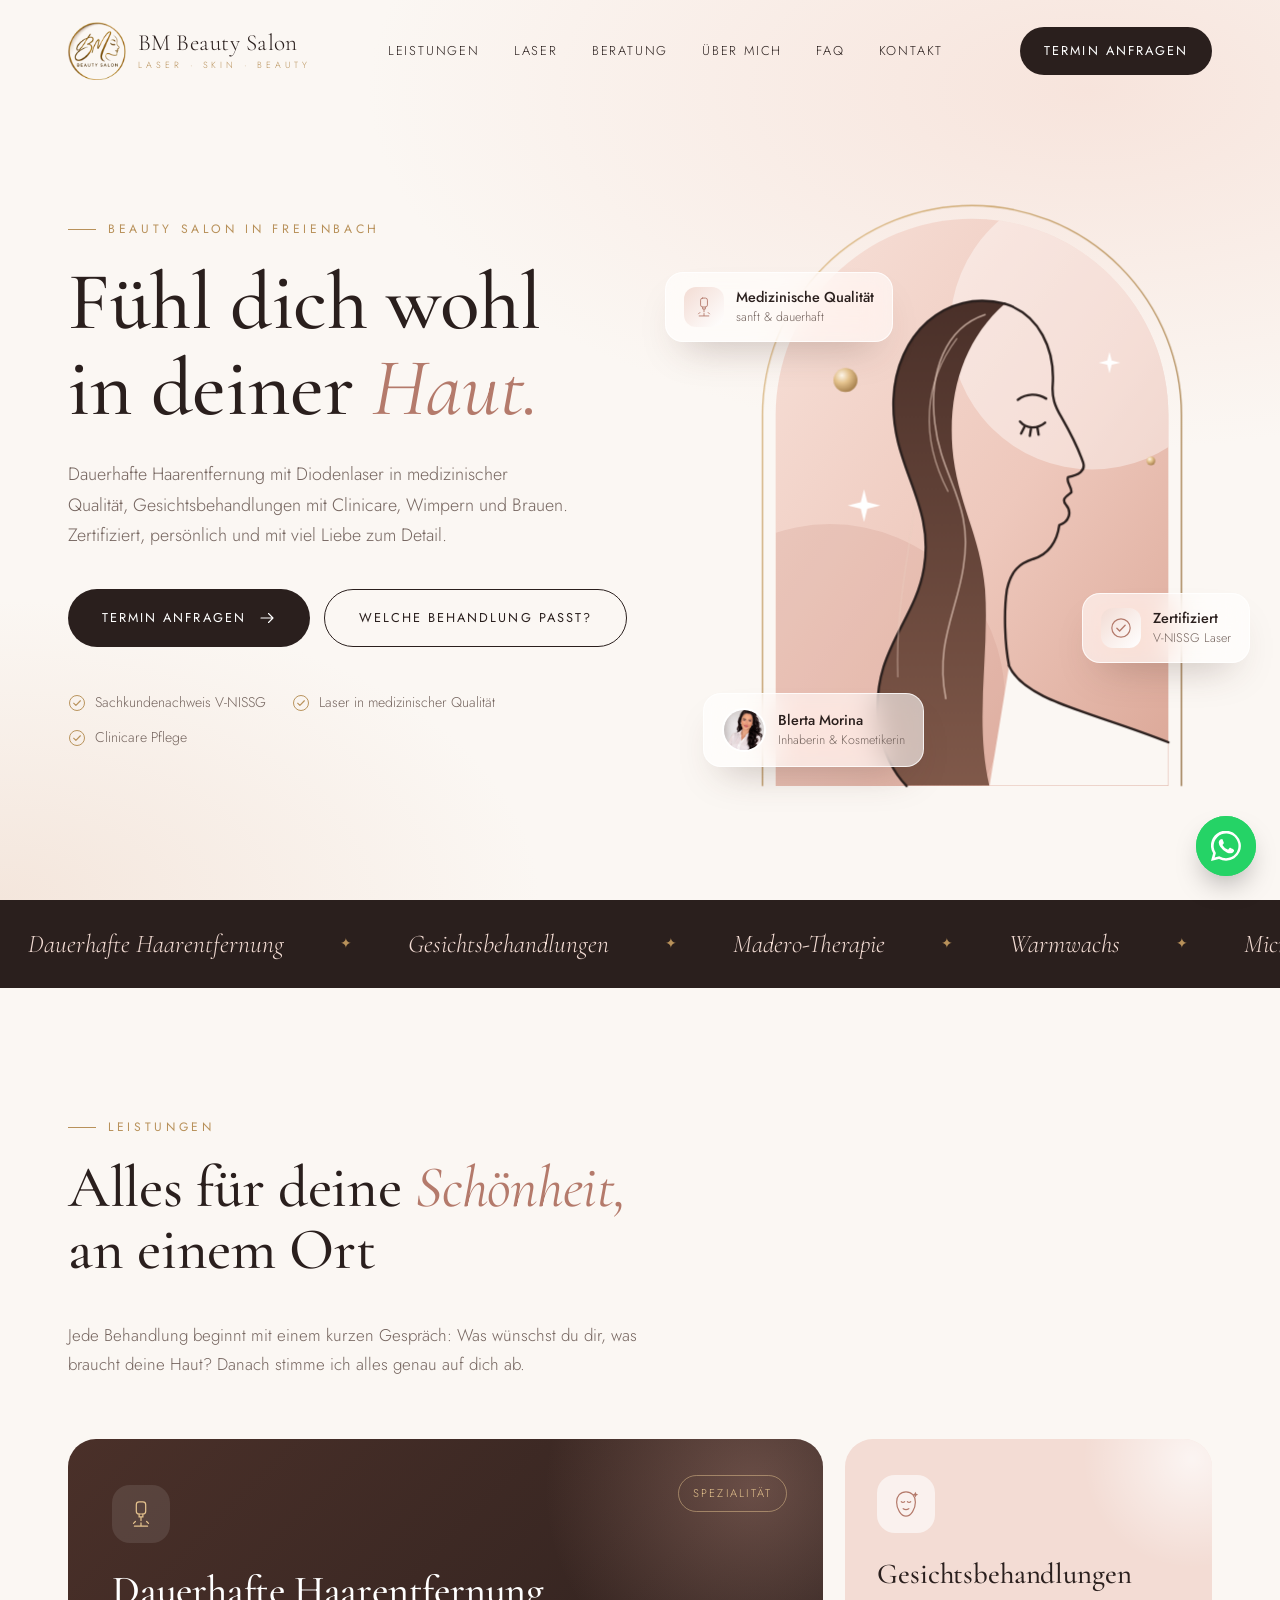
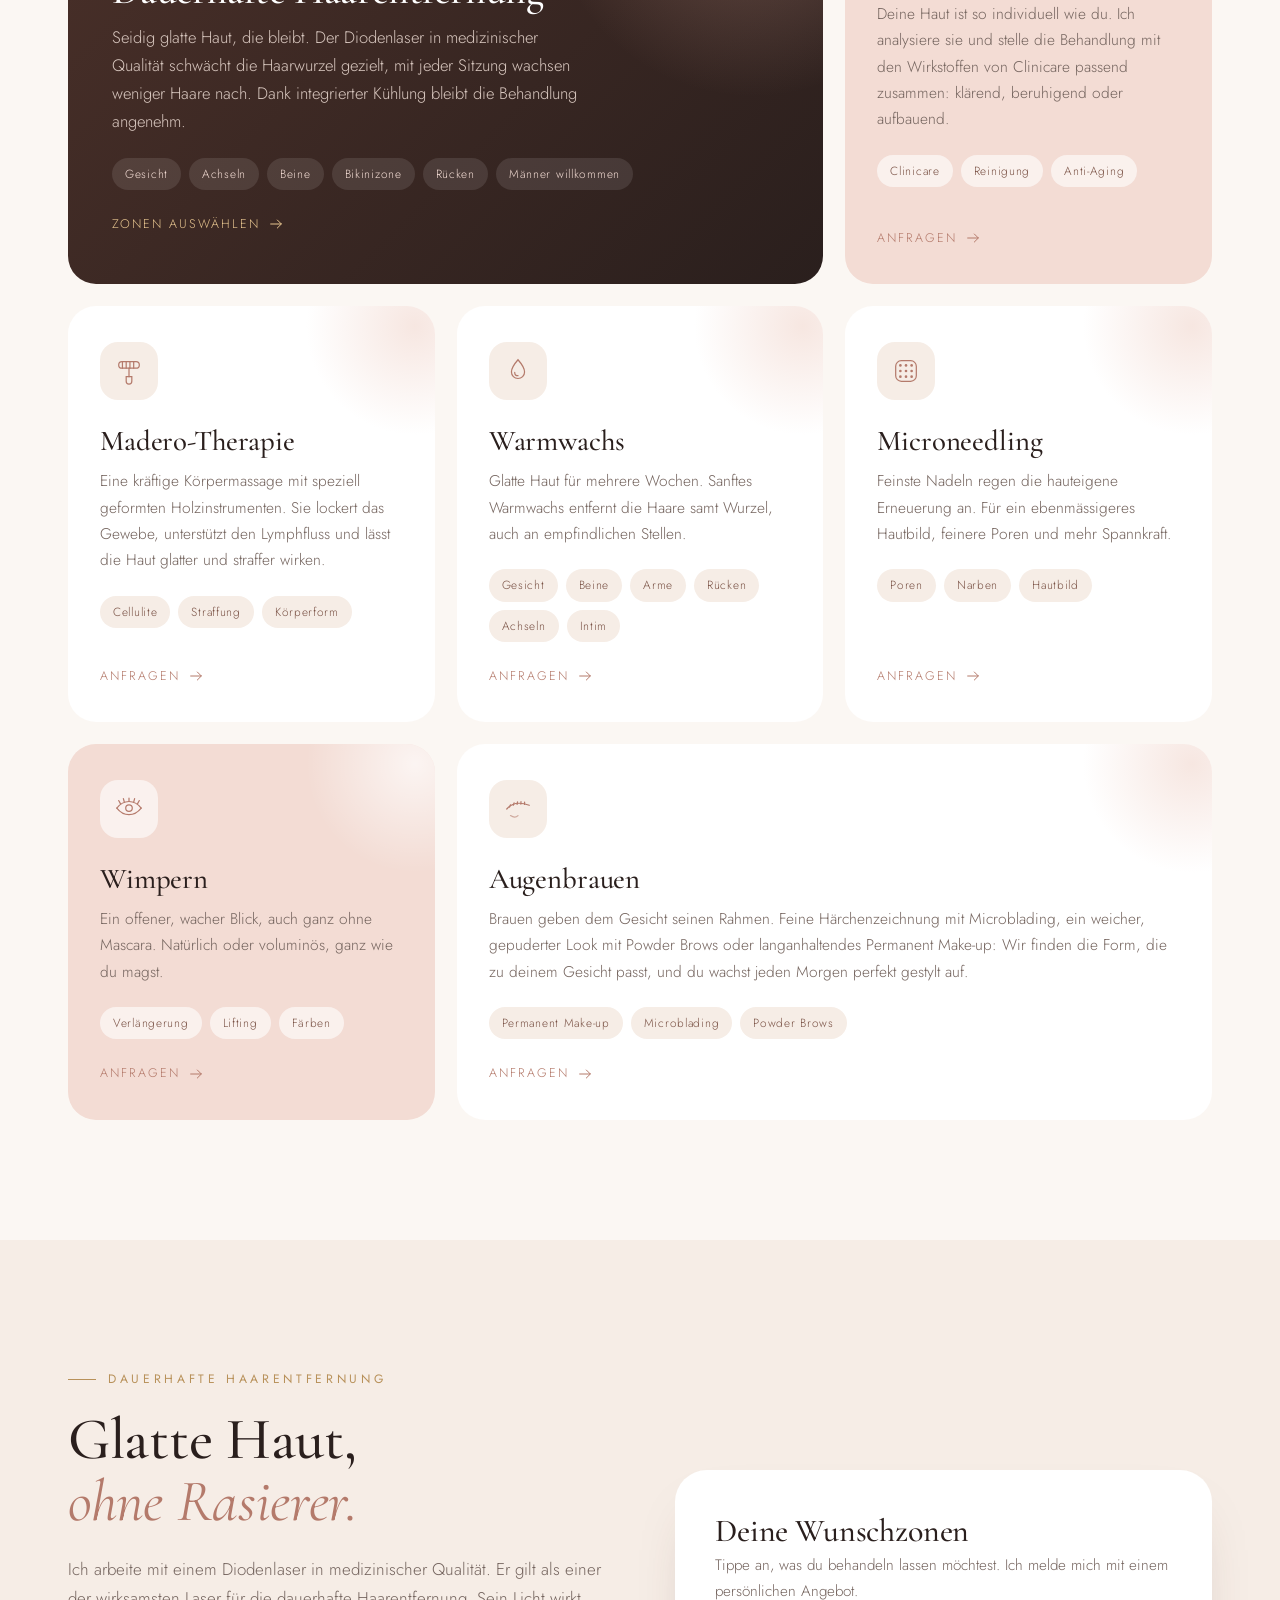
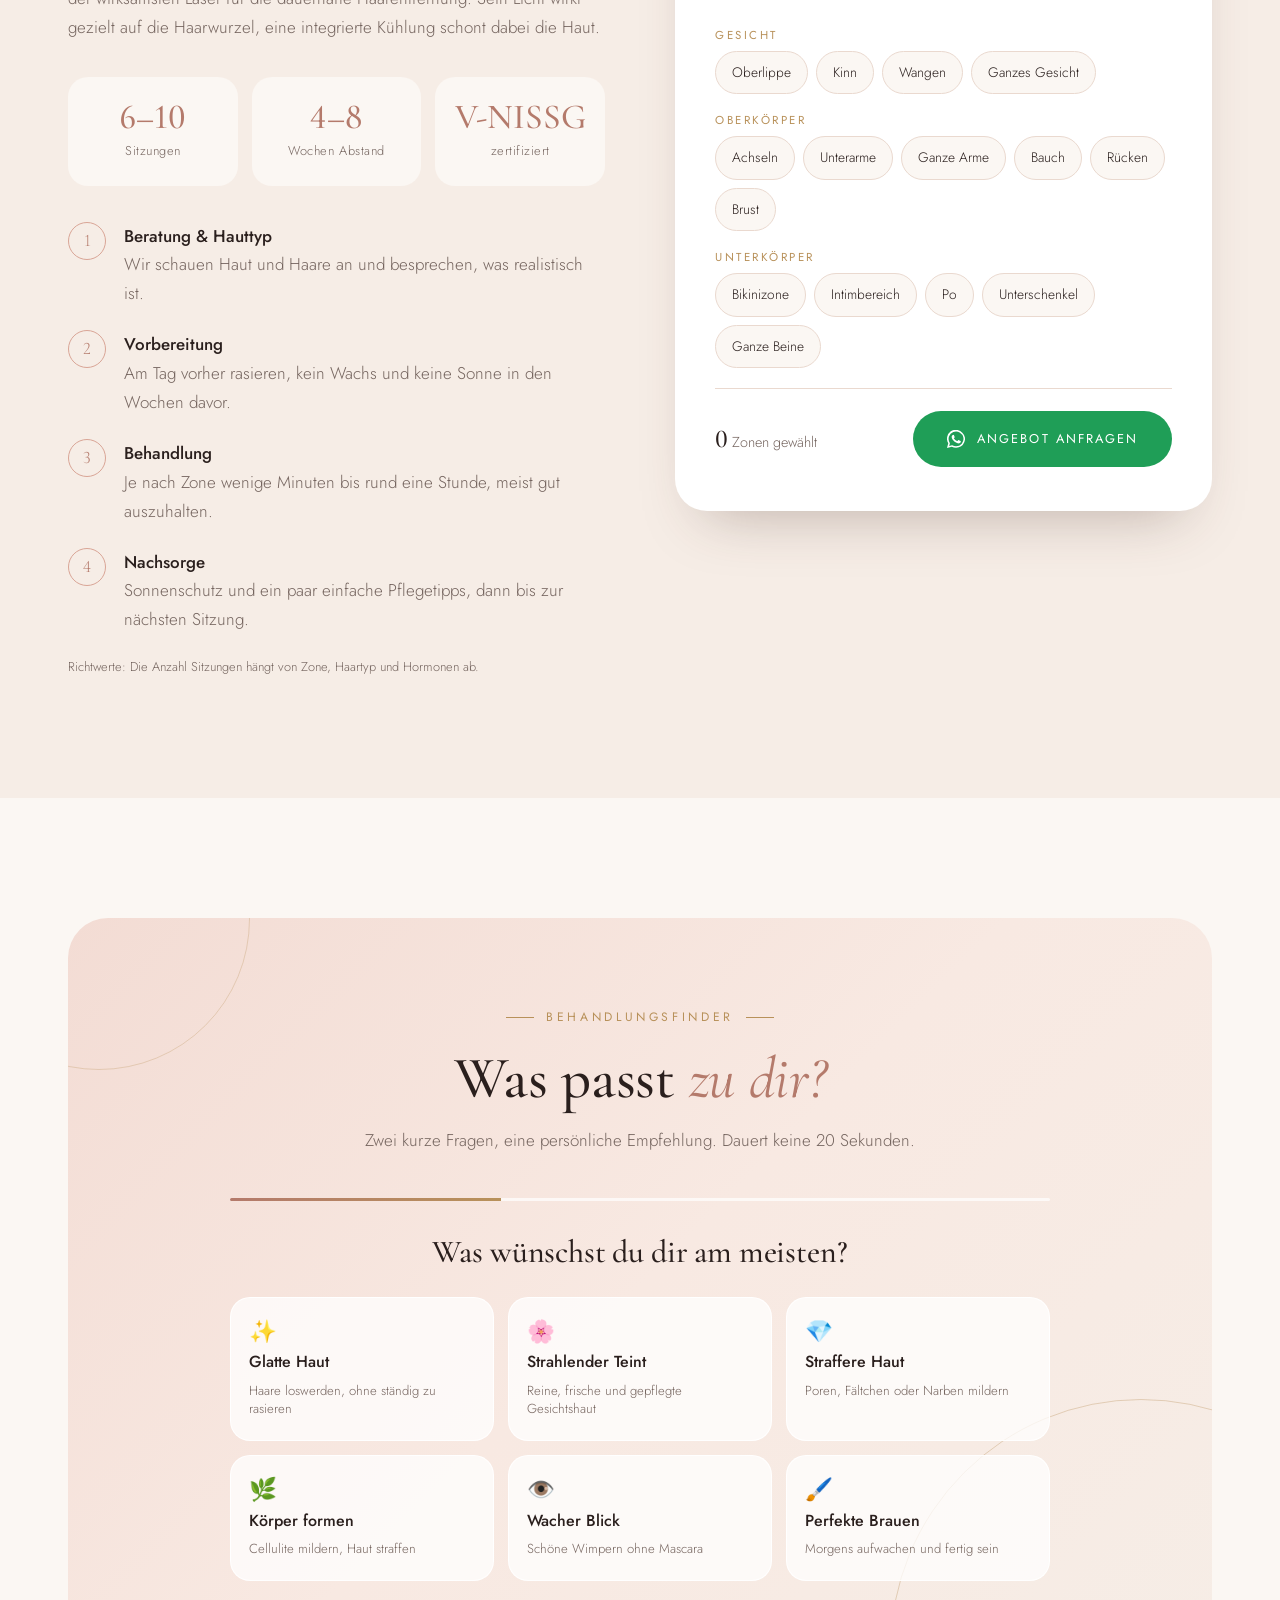
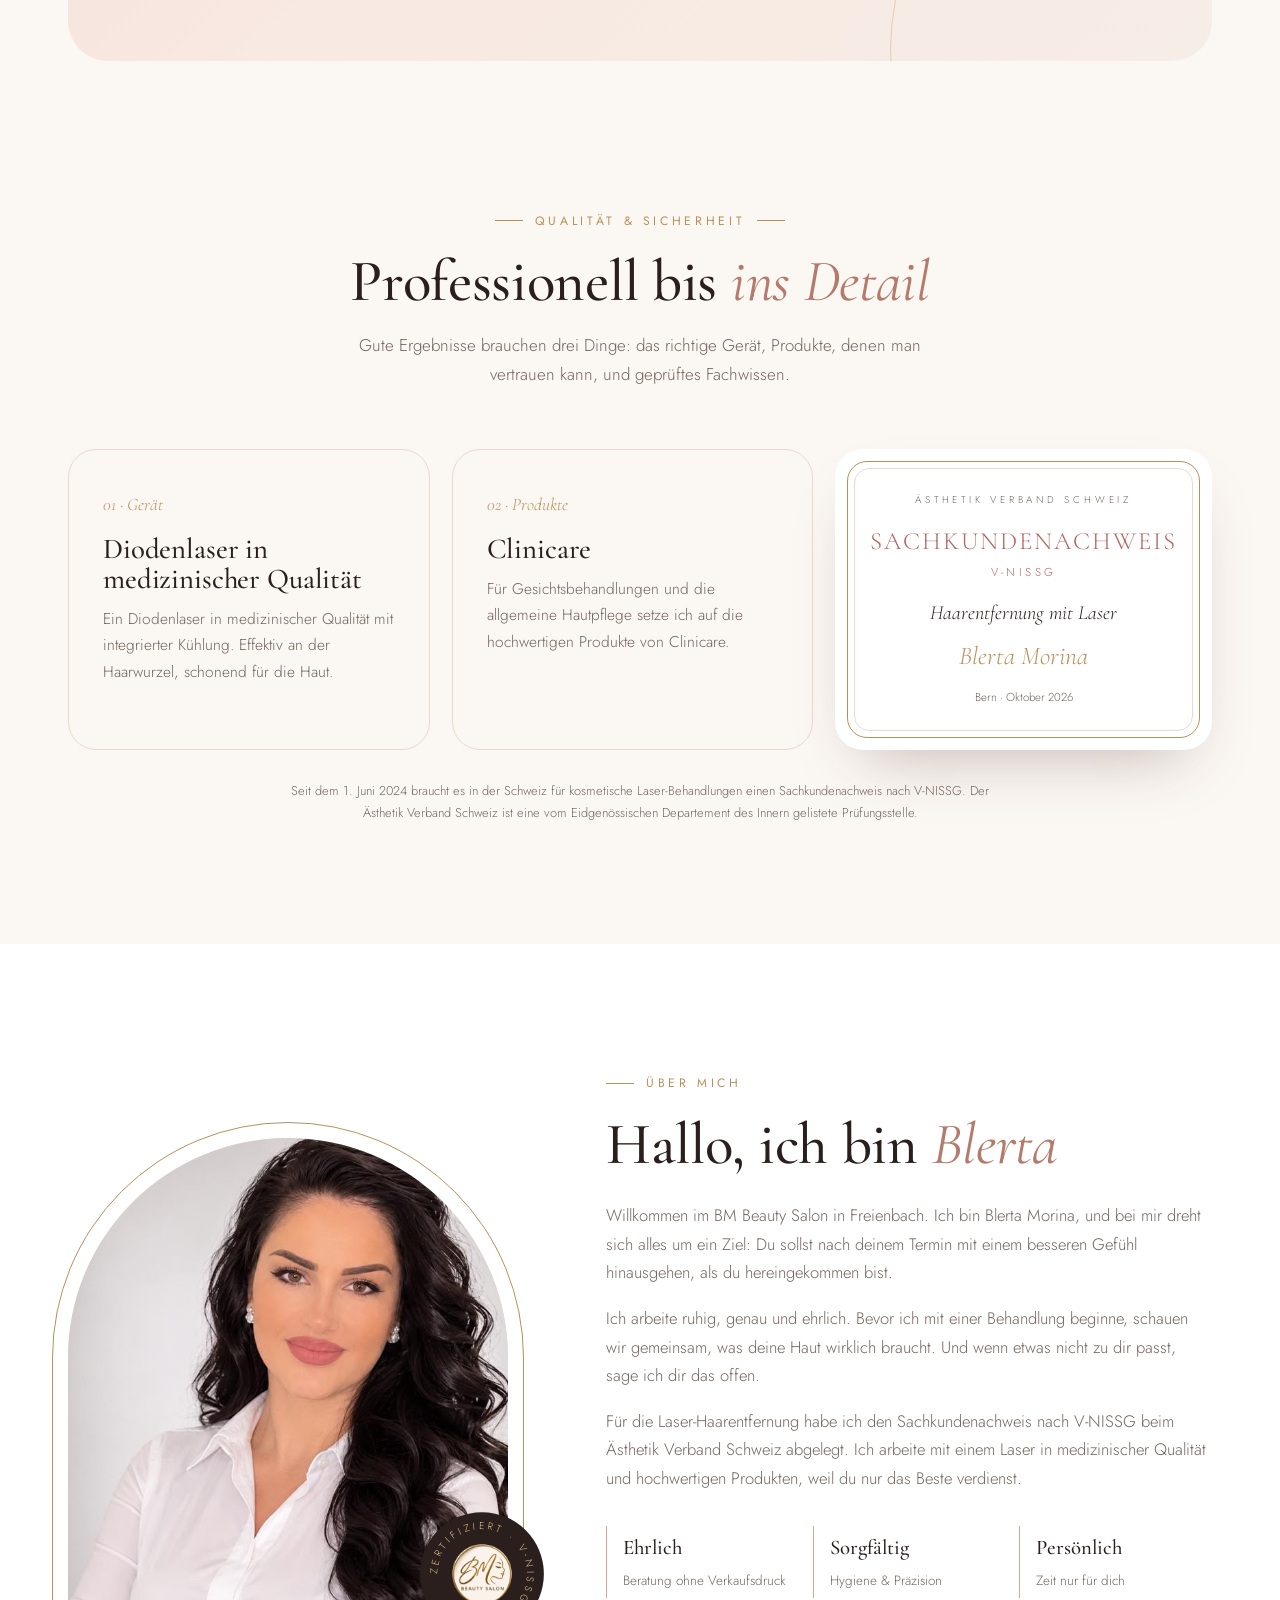
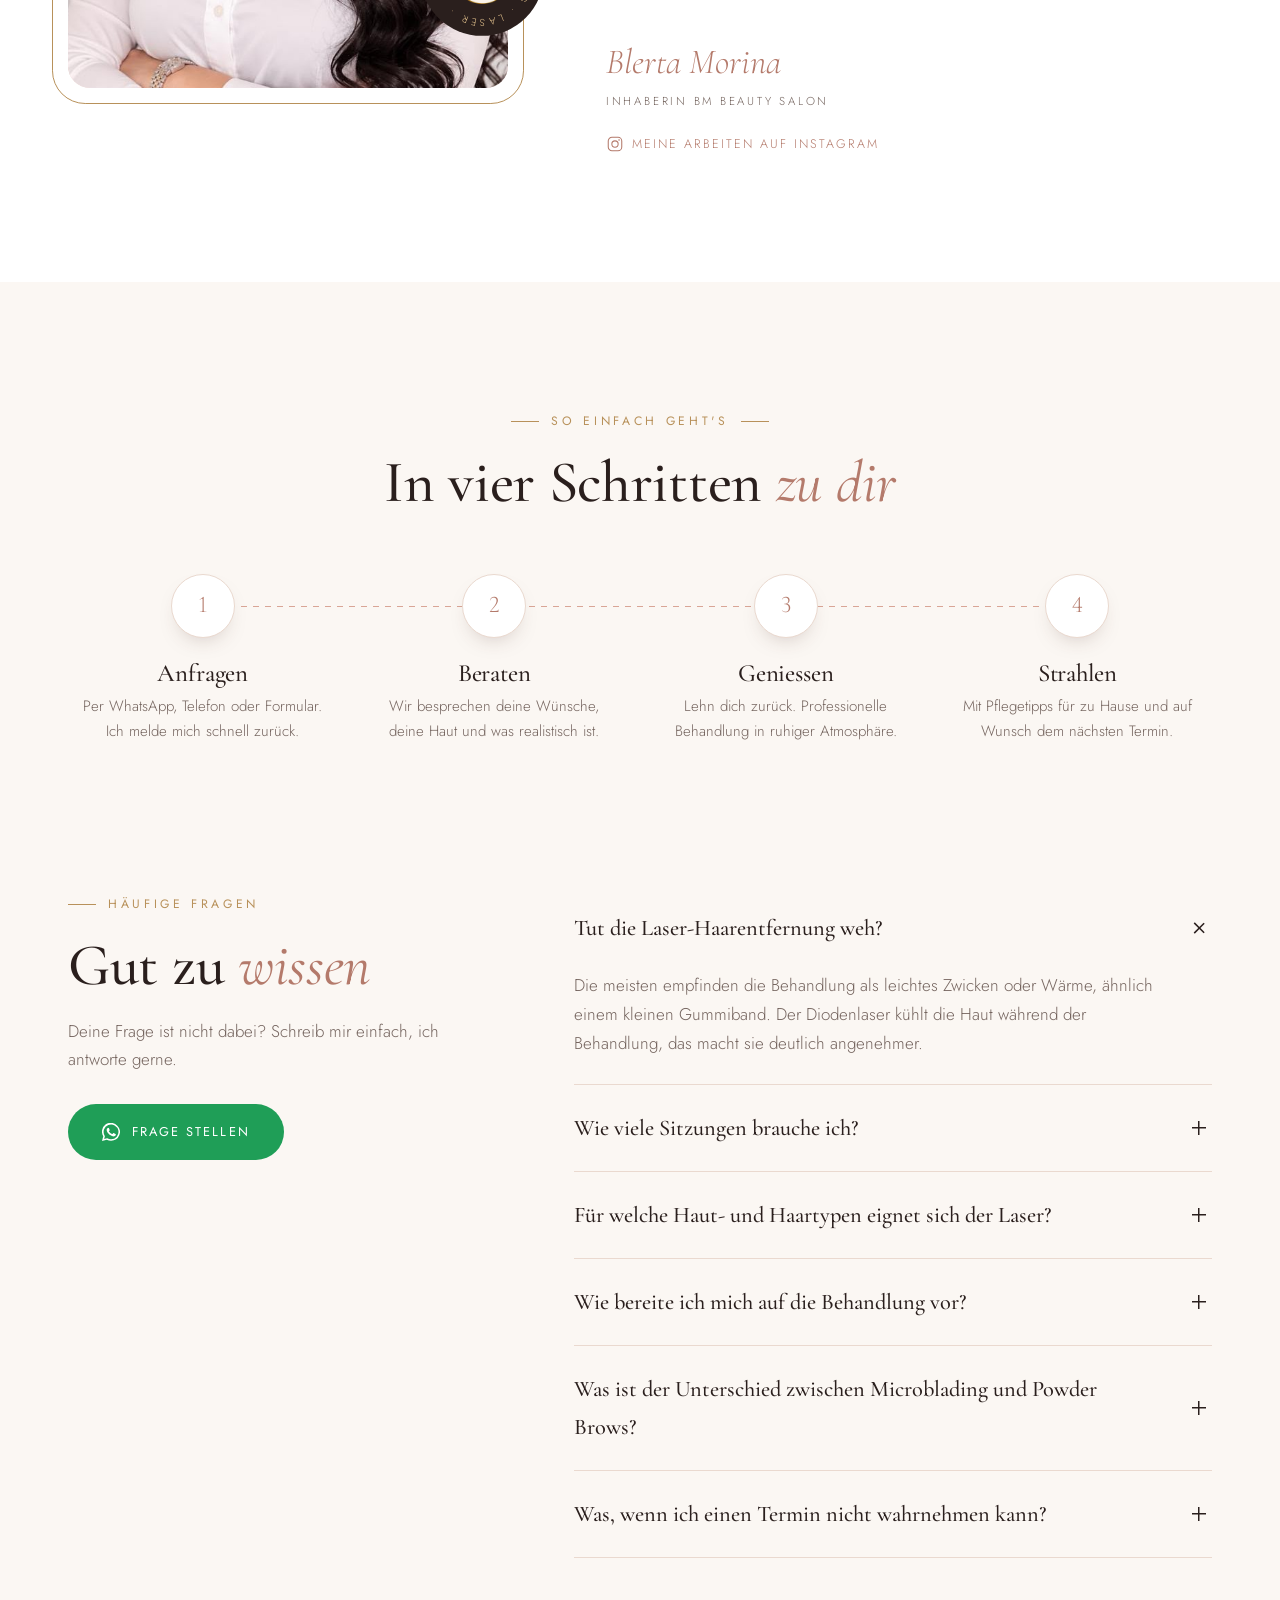
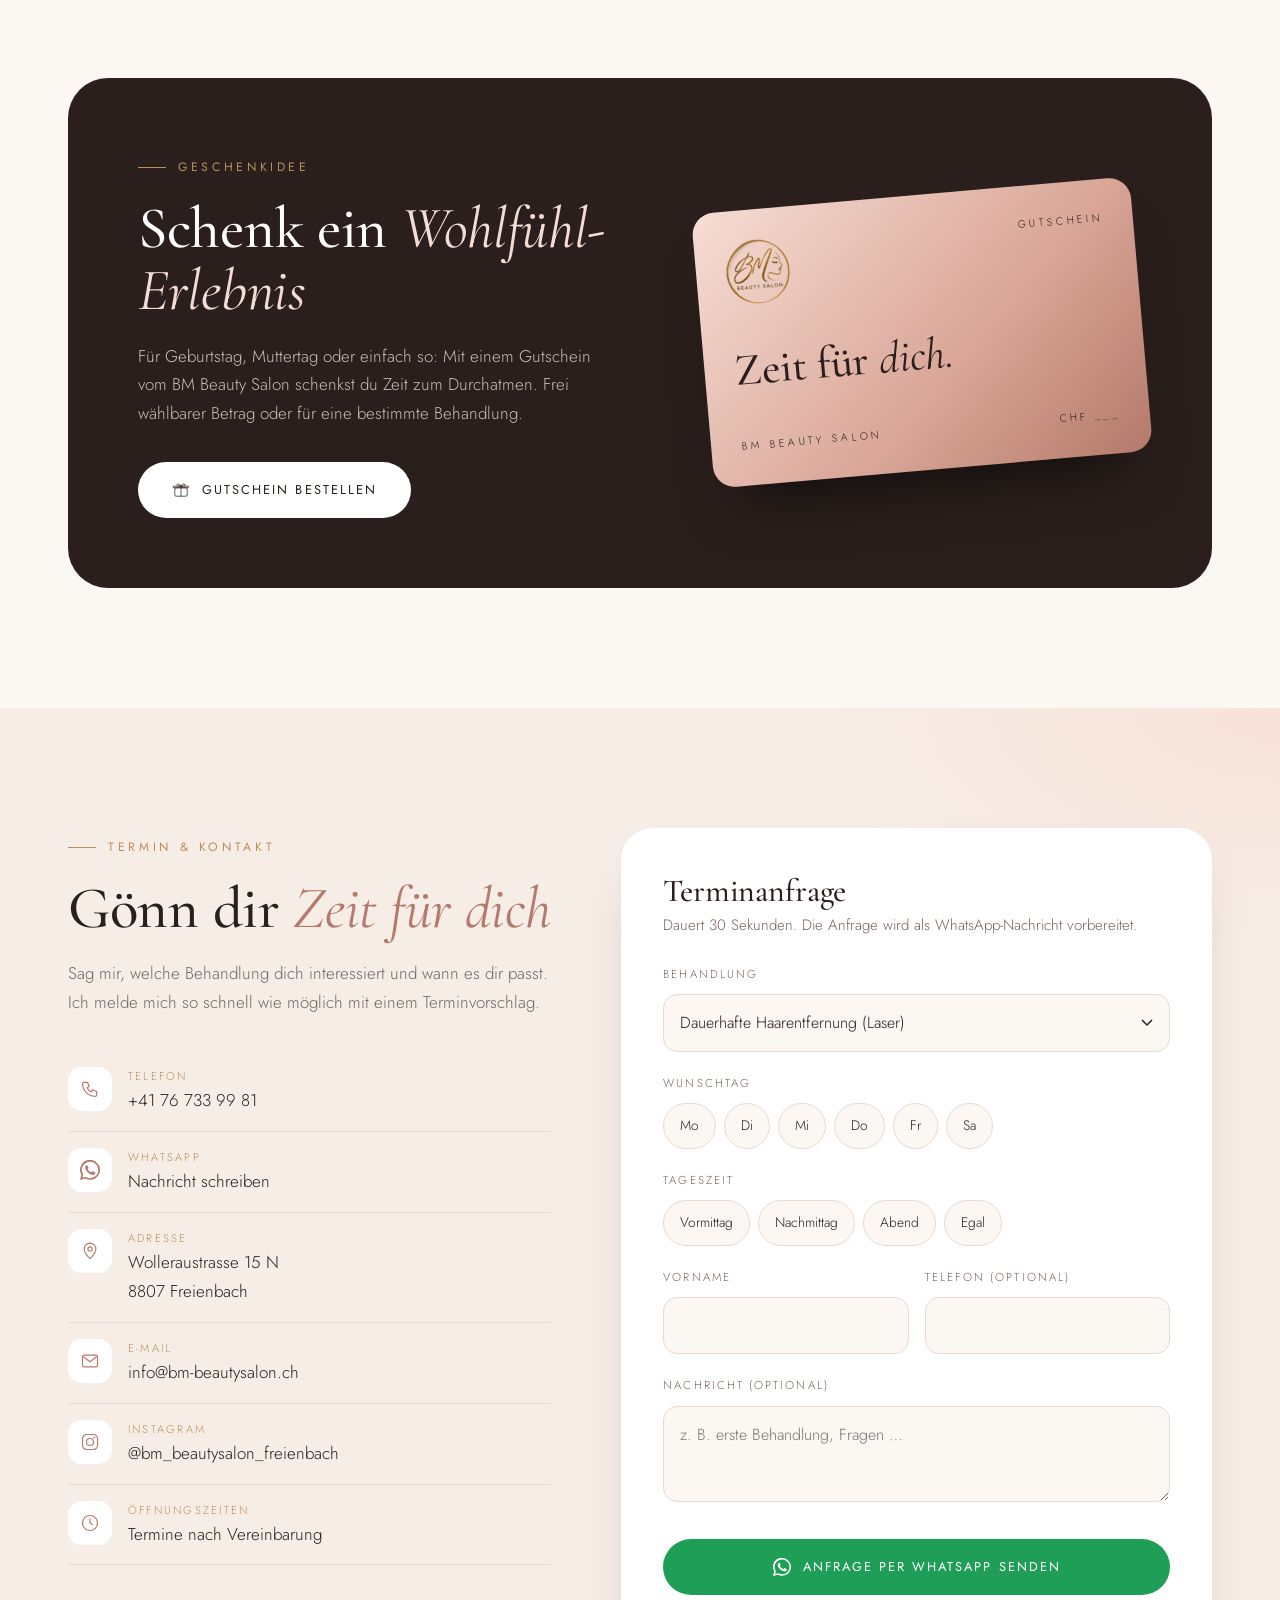
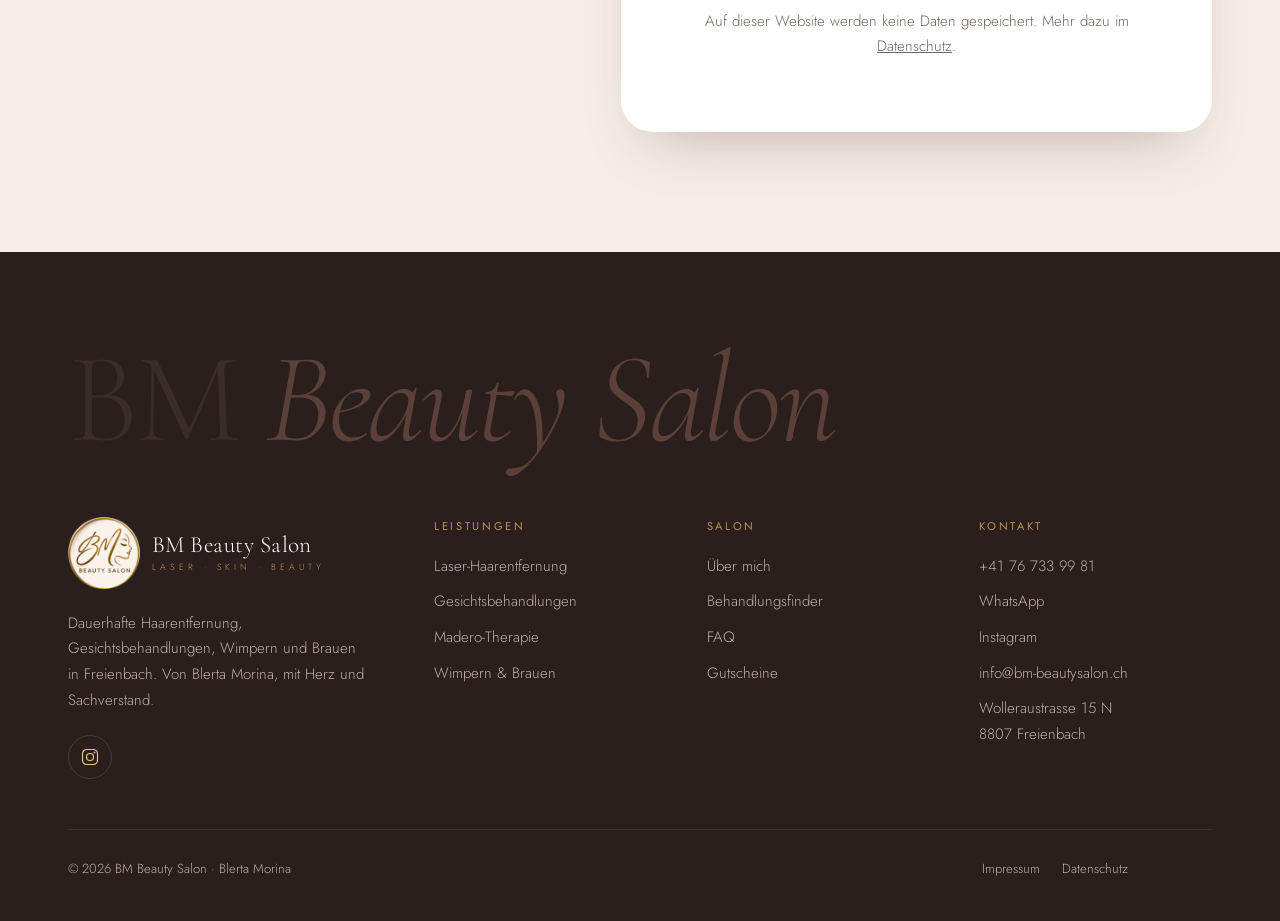
==== commit 55fe1e1b: "Website-Update" ====
--- a/index.html
+++ b/index.html
@@ -4,14 +4,14 @@
 <meta charset="utf-8">
 <meta name="viewport" content="width=device-width, initial-scale=1, viewport-fit=cover">
 <title>BM Beauty Salon Freienbach – Laser-Haarentfernung, Kosmetik, Wimpern & Brauen</title>
-<meta name="description" content="BM Beauty Salon in Freienbach (SZ) von Blerta Morina: dauerhafte Haarentfernung mit Diodenlaser (Sachkundenachweis V-NISSG), Gesichtsbehandlungen mit Clinicare, Madero-Therapie, Microneedling, Wimpern und Augenbrauen. Jetzt Termin anfragen.">
+<meta name="description" content="BM Beauty Salon in Freienbach (SZ) von Blerta Morina: dauerhafte Haarentfernung mit Diodenlaser in medizinischer Qualität (Sachkundenachweis V-NISSG), Gesichtsbehandlungen mit Clinicare, Madero-Therapie, Microneedling, Wimpern und Augenbrauen. Jetzt Termin anfragen.">
 <link rel="canonical" href="https://bm-beautysalon.ch/">
 <meta name="theme-color" content="#fbf7f3">
 <meta property="og:type" content="website">
 <meta property="og:locale" content="de_CH">
 <meta property="og:site_name" content="BM Beauty Salon">
 <meta property="og:title" content="BM Beauty Salon – Fühl dich wohl in deiner Haut">
-<meta property="og:description" content="Dauerhafte Haarentfernung mit Diodenlaser, Gesichtsbehandlungen, Wimpern & Brauen. Zertifiziert nach V-NISSG.">
+<meta property="og:description" content="Dauerhafte Haarentfernung mit Diodenlaser in medizinischer Qualität, Gesichtsbehandlungen, Wimpern & Brauen. Zertifiziert nach V-NISSG.">
 <meta property="og:url" content="https://bm-beautysalon.ch/">
 <meta property="og:image" content="https://bm-beautysalon.ch/img/og-image.jpg">
 <meta name="twitter:card" content="summary_large_image">
@@ -32,7 +32,7 @@
   "email":"info@bm-beautysalon.ch",
   "address":{"@type":"PostalAddress","streetAddress":"Wolleraustrasse 15 N","postalCode":"8832","addressLocality":"Freienbach","addressRegion":"SZ","addressCountry":"CH"},
   "founder":{"@type":"Person","name":"Blerta Morina"},
-  "sameAs":["https://www.instagram.com/eyebrowsby_blerta"],
+  "sameAs":["https://www.instagram.com/bm_beautysalon_freienbach"],
   "priceRange":"CHF",
   "areaServed":["Freienbach","Pfäffikon SZ","Bäch","Wollerau","Wilen b. Wollerau","Richterswil","Lachen","Höfe"],
   "knowsAbout":["Dauerhafte Haarentfernung","Diodenlaser","Gesichtsbehandlung","Madero-Therapie","Warmwachs","Microneedling","Wimpernverlängerung","Wimpernlifting","Microblading","Powder Brows","Permanent Make-up"]
@@ -95,14 +95,14 @@
         <span class="line"><span>Fühl dich wohl</span></span>
         <span class="line"><span>in deiner <em>Haut.</em></span></span>
       </h1>
-      <p class="hero-sub fade-up d1">Dauerhafte Haarentfernung mit Diodenlaser, Gesichtsbehandlungen mit Clinicare, Wimpern und Brauen. Zertifiziert, persönlich und mit viel Liebe zum Detail.</p>
+      <p class="hero-sub fade-up d1">Dauerhafte Haarentfernung mit Diodenlaser in medizinischer Qualität, Gesichtsbehandlungen mit Clinicare, Wimpern und Brauen. Zertifiziert, persönlich und mit viel Liebe zum Detail.</p>
       <div class="hero-ctas fade-up d2">
         <a href="#termin" class="btn btn-primary">Termin anfragen <svg><use href="#arrow"/></svg></a>
         <a href="#finder" class="btn btn-ghost">Welche Behandlung passt?</a>
       </div>
       <ul class="trust fade-up d3">
         <li><svg><use href="#check"/></svg>Sachkundenachweis V-NISSG</li>
-        <li><svg><use href="#check"/></svg>Diodenlaser</li>
+        <li><svg><use href="#check"/></svg>Laser in medizinischer Qualität</li>
         <li><svg><use href="#check"/></svg>Clinicare Pflege</li>
       </ul>
     </div>
@@ -143,7 +143,7 @@
         <path class="spark k2" d="M344 170l2-8 2 8 8 2-8 2-2 8-2-8-8-2z" fill="#fff"/>
       </svg>
 
-      <div class="glass g1"><span class="ic"><svg><use href="#i-laser"/></svg></span><div><b>Diodenlaser</b><span>sanft & dauerhaft</span></div></div>
+      <div class="glass g1"><span class="ic"><svg><use href="#i-laser"/></svg></span><div><b>Medizinische Qualität</b><span>sanft & dauerhaft</span></div></div>
       <div class="glass g2"><span class="ic"><svg><use href="#check"/></svg></span><div><b>Zertifiziert</b><span>V-NISSG Laser</span></div></div>
       <div class="glass g3"><img src="img/blerta-morina.jpg" alt="" width="44" height="44"><div><b>Blerta Morina</b><span>Inhaberin & Kosmetikerin</span></div></div>
     </div>
@@ -173,7 +173,7 @@
         <span class="badge">Spezialität</span>
         <div class="ico"><svg><use href="#i-laser"/></svg></div>
         <h3>Dauerhafte Haarentfernung</h3>
-        <p>Seidig glatte Haut, die bleibt. Der hochprofessionelle Diodenlaser schwächt die Haarwurzel gezielt, mit jeder Sitzung wachsen weniger Haare nach. Dank integrierter Kühlung bleibt die Behandlung angenehm.</p>
+        <p>Seidig glatte Haut, die bleibt. Der Diodenlaser in medizinischer Qualität schwächt die Haarwurzel gezielt, mit jeder Sitzung wachsen weniger Haare nach. Dank integrierter Kühlung bleibt die Behandlung angenehm.</p>
         <ul class="chips"><li>Gesicht</li><li>Achseln</li><li>Beine</li><li>Bikinizone</li><li>Rücken</li><li>Männer willkommen</li></ul>
         <a href="#laser" class="link">Zonen auswählen <svg width="16" height="16"><use href="#arrow"/></svg></a>
       </article>
@@ -235,7 +235,7 @@
     <div>
       <span class="eyebrow rv">Dauerhafte Haarentfernung</span>
       <h2 class="rv">Glatte Haut,<br><em>ohne Rasierer.</em></h2>
-      <p class="lead rv" style="margin-top:22px">Der Diodenlaser gilt als einer der wirksamsten Laser für die dauerhafte Haarentfernung. Sein Licht wirkt gezielt auf die Haarwurzel, eine integrierte Kühlung schont dabei die Haut.</p>
+      <p class="lead rv" style="margin-top:22px">Ich arbeite mit einem Diodenlaser in medizinischer Qualität. Er gilt als einer der wirksamsten Laser für die dauerhafte Haarentfernung. Sein Licht wirkt gezielt auf die Haarwurzel, eine integrierte Kühlung schont dabei die Haut.</p>
       <div class="facts rv">
         <div class="fact"><strong>6–10</strong><span>Sitzungen</span></div>
         <div class="fact"><strong>4–8</strong><span>Wochen Abstand</span></div>
@@ -325,8 +325,8 @@
     <div class="quality-grid">
       <div class="q-card rv">
         <span class="num">01 · Gerät</span>
-        <h3>Diodenlaser</h3>
-        <p>Ein hochprofessioneller Diodenlaser mit integrierter Kühlung. Effektiv an der Haarwurzel, schonend für die Haut.</p>
+        <h3>Diodenlaser in medizinischer Qualität</h3>
+        <p>Ein Diodenlaser in medizinischer Qualität mit integrierter Kühlung. Effektiv an der Haarwurzel, schonend für die Haut.</p>
       </div>
       <div class="q-card rv d1">
         <span class="num">02 · Produkte</span>
@@ -365,14 +365,14 @@
       <h2 class="rv">Hallo, ich bin <em>Blerta</em></h2>
       <p class="rv" style="margin-top:26px">Willkommen im BM Beauty Salon in Freienbach. Ich bin Blerta Morina, und bei mir dreht sich alles um ein Ziel: Du sollst nach deinem Termin mit einem besseren Gefühl hinausgehen, als du hereingekommen bist.</p>
       <p class="rv">Ich arbeite ruhig, genau und ehrlich. Bevor ich mit einer Behandlung beginne, schauen wir gemeinsam, was deine Haut wirklich braucht. Und wenn etwas nicht zu dir passt, sage ich dir das offen.</p>
-      <p class="rv">Für die Laser-Haarentfernung habe ich den Sachkundenachweis nach V-NISSG beim Ästhetik Verband Schweiz abgelegt. Ich arbeite mit professionellen Geräten und hochwertigen Produkten, weil du nur das Beste verdienst.</p>
+      <p class="rv">Für die Laser-Haarentfernung habe ich den Sachkundenachweis nach V-NISSG beim Ästhetik Verband Schweiz abgelegt. Ich arbeite mit einem Laser in medizinischer Qualität und hochwertigen Produkten, weil du nur das Beste verdienst.</p>
       <div class="values rv">
         <div><b>Ehrlich</b><span>Beratung ohne Verkaufsdruck</span></div>
         <div><b>Sorgfältig</b><span>Hygiene & Präzision</span></div>
         <div><b>Persönlich</b><span>Zeit nur für dich</span></div>
       </div>
       <div class="sign rv">Blerta Morina<small>Inhaberin BM Beauty Salon</small></div>
-      <a class="link rv" style="margin-top:22px" href="https://www.instagram.com/eyebrowsby_blerta" target="_blank" rel="noopener"><svg width="18" height="18"><use href="#ig"/></svg>Meine Arbeiten auf Instagram</a>
+      <a class="link rv" style="margin-top:22px" href="https://www.instagram.com/bm_beautysalon_freienbach" target="_blank" rel="noopener"><svg width="18" height="18"><use href="#ig"/></svg>Meine Arbeiten auf Instagram</a>
     </div>
   </div>
 </section>
@@ -444,7 +444,7 @@
         <li><span class="ci"><svg><use href="#wa"/></svg></span><div><small>WhatsApp</small><a href="#" data-wa="">Nachricht schreiben</a></div></li>
         <li><span class="ci"><svg><use href="#pin"/></svg></span><div><small>Adresse</small><a href="https://www.google.com/maps/search/?api=1&query=Wolleraustrasse+15N%2C+8807+Freienbach" target="_blank" rel="noopener">Wolleraustrasse 15 N<br>8807 Freienbach</a></div></li>
         <li><span class="ci"><svg><use href="#mail"/></svg></span><div><small>E-Mail</small><a href="mailto:info@bm-beautysalon.ch">info@bm-beautysalon.ch</a></div></li>
-        <li><span class="ci"><svg><use href="#ig"/></svg></span><div><small>Instagram</small><a href="https://www.instagram.com/eyebrowsby_blerta" target="_blank" rel="noopener">@eyebrowsby_blerta</a></div></li>
+        <li><span class="ci"><svg><use href="#ig"/></svg></span><div><small>Instagram</small><a href="https://www.instagram.com/bm_beautysalon_freienbach" target="_blank" rel="noopener">@bm_beautysalon_freienbach</a></div></li>
         <li><span class="ci"><svg><use href="#clock"/></svg></span><div><small>Öffnungszeiten</small>Termine nach Vereinbarung</div></li>
       </ul>
     </div>
@@ -483,7 +483,7 @@
       <div>
         <a href="#top" class="brand"><img class="brand-mark" src="img/logo-badge.png" alt="BM Beauty Salon Logo" width="56" height="56"><span class="brand-text">BM Beauty Salon<small>Laser · Skin · Beauty</small></span></a>
         <p style="margin-top:22px;max-width:300px">Dauerhafte Haarentfernung, Gesichtsbehandlungen, Wimpern und Brauen in Freienbach. Von Blerta Morina, mit Herz und Sachverstand.</p>
-        <a class="social" href="https://www.instagram.com/eyebrowsby_blerta" target="_blank" rel="noopener" aria-label="BM Beauty Salon auf Instagram"><svg width="20" height="20"><use href="#ig"/></svg></a>
+        <a class="social" href="https://www.instagram.com/bm_beautysalon_freienbach" target="_blank" rel="noopener" aria-label="BM Beauty Salon auf Instagram"><svg width="20" height="20"><use href="#ig"/></svg></a>
       </div>
       <div>
         <h5>Leistungen</h5>
@@ -495,7 +495,7 @@
       </div>
       <div>
         <h5>Kontakt</h5>
-        <ul><li><a href="tel:+41767339981">+41 76 733 99 81</a></li><li><a href="#" data-wa="">WhatsApp</a></li><li><a href="https://www.instagram.com/eyebrowsby_blerta" target="_blank" rel="noopener">Instagram</a></li><li><a href="mailto:info@bm-beautysalon.ch">info@bm-beautysalon.ch</a></li><li><a href="https://www.google.com/maps/search/?api=1&query=Wolleraustrasse+15N%2C+8807+Freienbach" target="_blank" rel="noopener">Wolleraustrasse 15 N<br>8807 Freienbach</a></li></ul>
+        <ul><li><a href="tel:+41767339981">+41 76 733 99 81</a></li><li><a href="#" data-wa="">WhatsApp</a></li><li><a href="https://www.instagram.com/bm_beautysalon_freienbach" target="_blank" rel="noopener">Instagram</a></li><li><a href="mailto:info@bm-beautysalon.ch">info@bm-beautysalon.ch</a></li><li><a href="https://www.google.com/maps/search/?api=1&query=Wolleraustrasse+15N%2C+8807+Freienbach" target="_blank" rel="noopener">Wolleraustrasse 15 N<br>8807 Freienbach</a></li></ul>
       </div>
     </div>
     <div class="legal">
